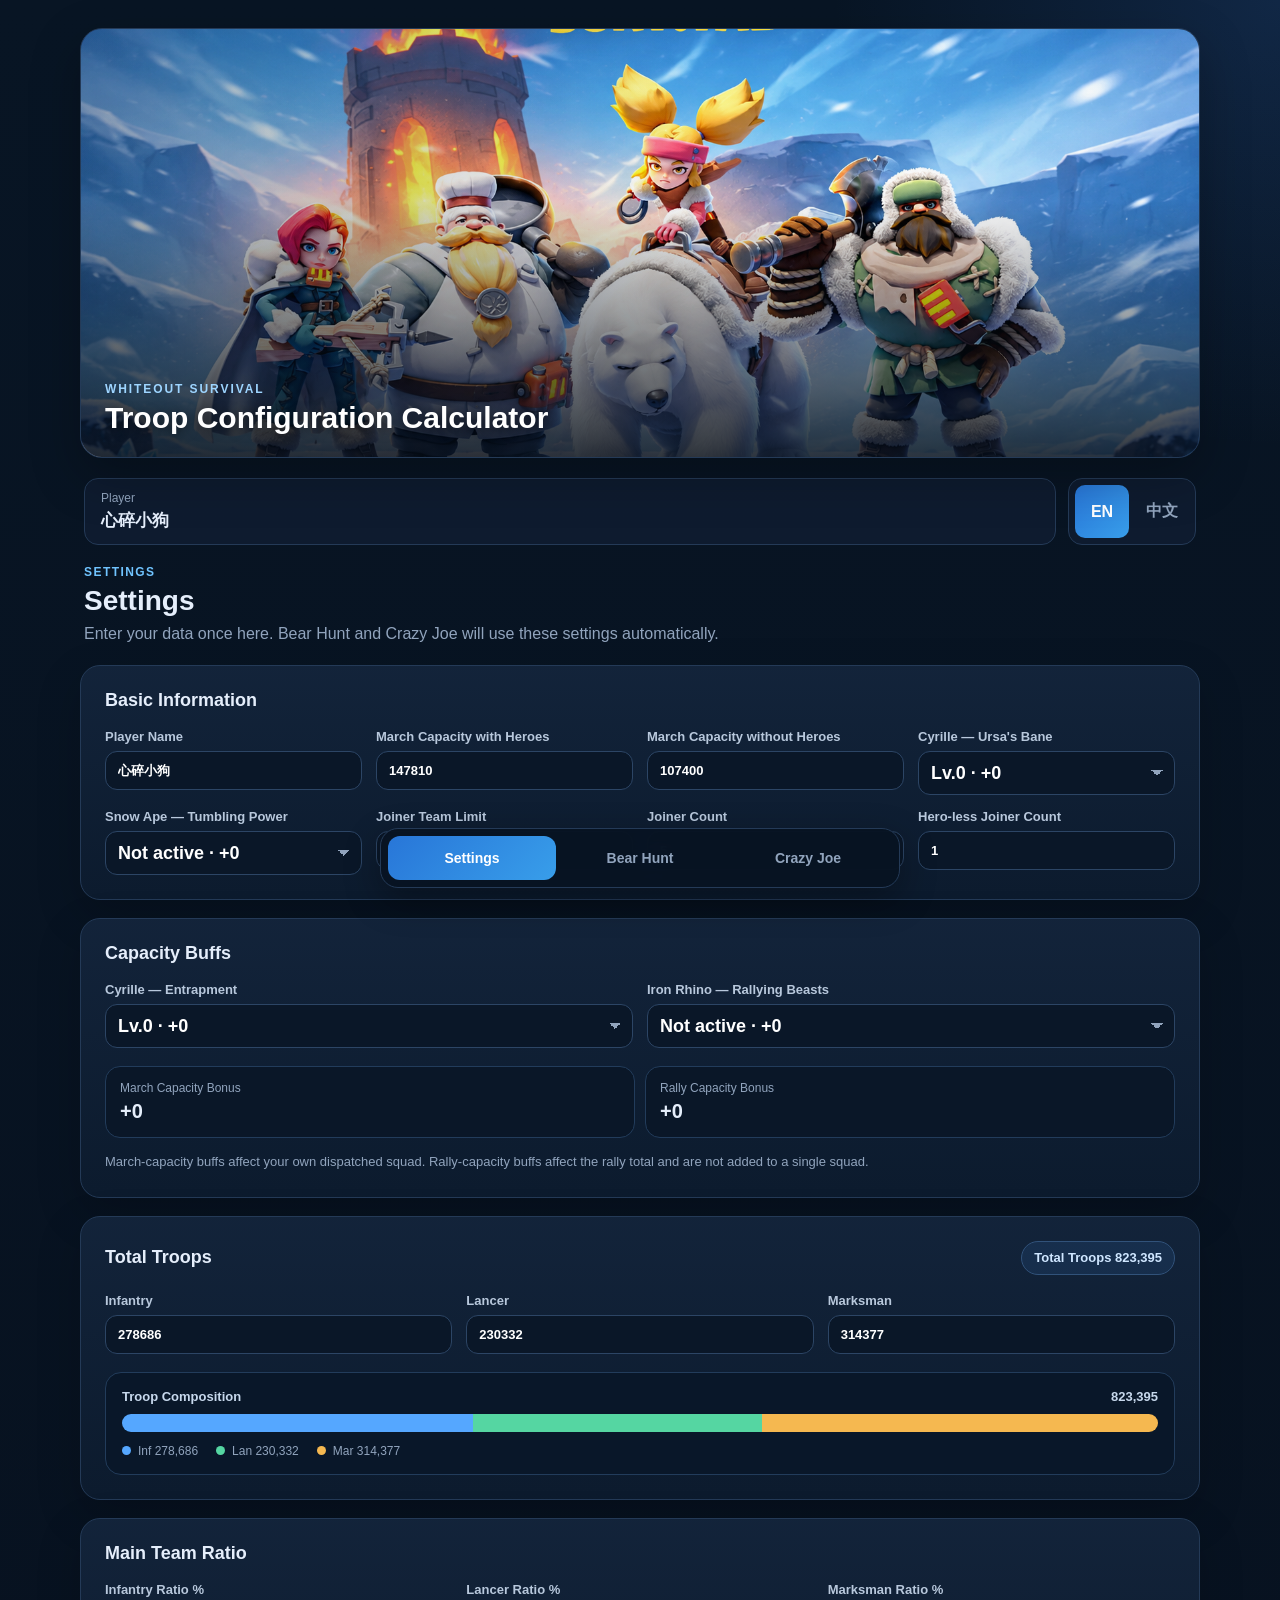
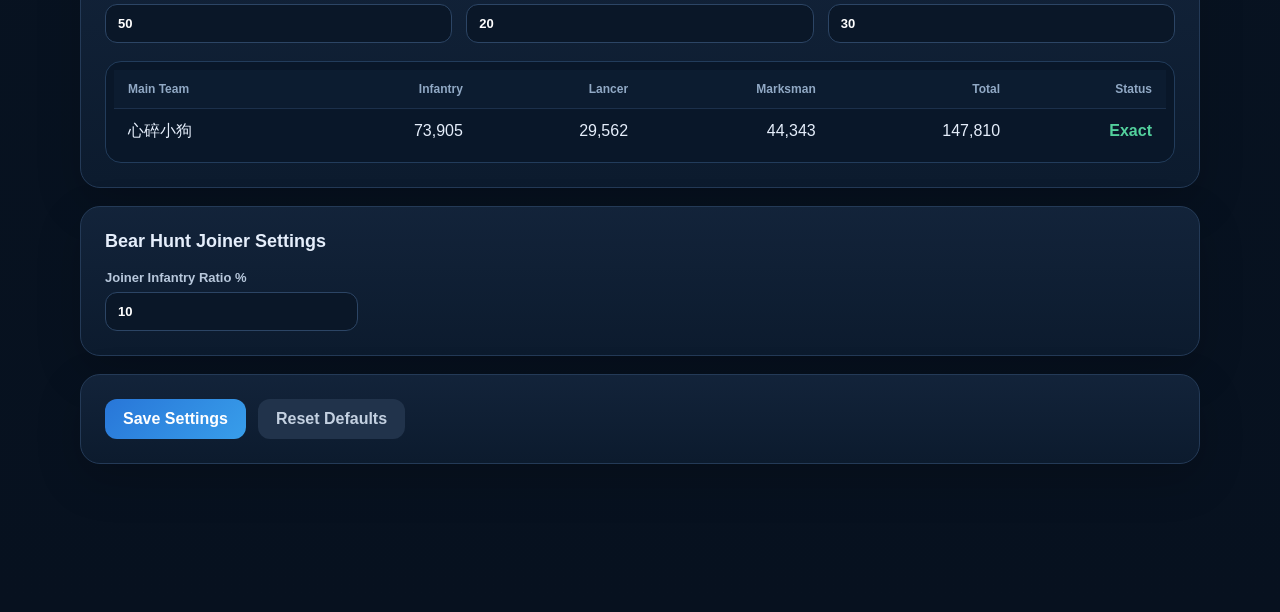
==== index.html @ 70d23aa2 "Refresh global language and dropdown styles" ====
<!DOCTYPE html>
<html lang="zh-Hant">
<head>
  <meta charset="UTF-8">
  <meta name="viewport" content="width=device-width, initial-scale=1.0">
  <meta http-equiv="Cache-Control" content="no-cache, no-store, must-revalidate">
  <meta http-equiv="Pragma" content="no-cache">
  <meta http-equiv="Expires" content="0">
  <meta name="theme-color" content="#07111f">
  <title>Troop Ratio | Settings</title>
  <link rel="stylesheet" href="style.css?v=20261118-lang3">
</head>
<body data-page="settings">
  <main class="app"><section class="page-banner home-banner" aria-label="Whiteout Survival">
      <img src="assets/home.png?v=20261118-user1" alt="Whiteout Survival">
      <div class="page-banner-overlay">
        <div>
          <p>WHITEOUT SURVIVAL</p>
          <strong id="bannerTitle">Troop Configuration Calculator</strong>
        </div>
      </div>
    </section>

    <header class="hero player-only">
      <div class="player-toolbar">
        <div class="player-box">
          <span id="playerLabel">Player</span>
          <strong id="playerDisplay">心碎小狗</strong>
        </div>
        <div class="lang-switch" aria-label="Language">
          <button type="button" id="langEn" class="active">EN</button>
          <button type="button" id="langZh">中文</button>
        </div>
      </div>
    </header>

    

    <section class="page-title">
      <p class="kicker">Settings</p>
      <h2 id="settingsTitle">Settings</h2>
      <p id="settingsDesc">Enter your data once here. Bear Hunt and Crazy Joe will use these settings automatically.</p>
    </section>

    <section class="card">
      <div class="section-head"><h3 id="basicTitle">Basic Information</h3></div>
      <div class="input-grid">
        <label><span id="labelPlayerName">Player Name</span><input id="playerName" type="text" value="心碎小狗"></label>
        <label><span id="labelWithHeroes">March Capacity with Heroes</span><input id="withHeroesCap" type="number" value="147810" min="0"></label>
        <label><span id="labelWithoutHeroes">March Capacity without Heroes</span><input id="withoutHeroesCap" type="number" value="107400" min="0"></label>
        <label><span id="labelCyrille">Cyrille — Ursa's Bane</span>
          <select id="cyrilleBonus">
            <option value="0">Lv.0 · +0</option>
            <option value="3000">Lv.1 · +3,000</option>
            <option value="6000">Lv.2 · +6,000</option>
            <option value="9000">Lv.3 · +9,000</option>
            <option value="12000">Lv.4 · +12,000</option>
            <option value="15000">Lv.5 · +15,000</option>
            <option value="18000">Lv.6 · +18,000</option>
            <option value="21000">Lv.7 · +21,000</option>
            <option value="24000">Lv.8 · +24,000</option>
            <option value="27000">Lv.9 · +27,000</option>
            <option value="30000">Lv.10 · +30,000</option>
          </select>
        </label>
        <label><span id="labelPet">Snow Ape — Tumbling Power</span>
          <select id="petBonus">
            <option value="0">Not active · +0</option>
            <option value="1500">Lv.10 · +1,500</option>
            <option value="3000">Lv.20 · +3,000</option>
            <option value="4500">Lv.30 · +4,500</option>
            <option value="6000">Lv.40 · +6,000</option>
            <option value="7500">Lv.50 · +7,500</option>
            <option value="9000">Lv.60 · +9,000</option>
            <option value="10500">Lv.70 · +10,500</option>
            <option value="12000">Lv.80 · +12,000</option>
            <option value="13500">Lv.90 · +13,500</option>
            <option value="15000">Lv.100 · +15,000</option>
          </select>
        </label>
        <label><span id="labelJoinerLimit">Joiner Team Limit</span><input id="joinerLimit" type="number" value="97000" min="0"></label>
        <label><span id="labelJoinerCount">Joiner Count</span><input id="joinerCount" type="number" value="5" min="1" max="6"></label>
        <label><span id="labelHeroLess">Hero-less Joiner Count</span><input id="heroLessJoinerCount" type="number" value="1" min="0" max="6"></label>
      </div>
    </section>

    <section class="card">
      <div class="section-head"><h3 id="capacityBuffTitle">Capacity Buffs</h3></div>
      <div class="input-grid two">
        <label><span id="labelCyrilleRally">Cyrille — Entrapment</span>
          <select id="cyrilleRallyBonus">
            <option value="0">Lv.0 · +0</option>
            <option value="30000">Lv.1 · +30,000</option>
            <option value="60000">Lv.2 · +60,000</option>
            <option value="90000">Lv.3 · +90,000</option>
            <option value="120000">Lv.4 · +120,000</option>
            <option value="150000">Lv.5 · +150,000</option>
            <option value="180000">Lv.6 · +180,000</option>
            <option value="210000">Lv.7 · +210,000</option>
            <option value="240000">Lv.8 · +240,000</option>
            <option value="270000">Lv.9 · +270,000</option>
            <option value="300000">Lv.10 · +300,000</option>
          </select>
        </label>
        <label><span id="labelPetRally">Iron Rhino — Rallying Beasts</span>
          <select id="petRallyBonus">
            <option value="0">Not active · +0</option>
            <option value="60000">Lv.10 · +60,000</option>
            <option value="70000">Lv.20 · +70,000</option>
            <option value="80000">Lv.30 · +80,000</option>
            <option value="90000">Lv.40 · +90,000</option>
            <option value="100000">Lv.50 · +100,000</option>
            <option value="110000">Lv.60 · +110,000</option>
            <option value="120000">Lv.70 · +120,000</option>
            <option value="130000">Lv.80 · +130,000</option>
            <option value="140000">Lv.90 · +140,000</option>
            <option value="150000">Lv.100 · +150,000</option>
          </select>
        </label>
      </div>
      <div class="summary-grid two-summary">
        <div class="summary-tile"><span id="marchBonusLabel">March Capacity Bonus</span><strong id="marchBonusValue">+0</strong></div>
        <div class="summary-tile"><span id="rallyBonusLabel">Rally Capacity Bonus</span><strong id="rallyBonusValue">+0</strong></div>
      </div>
      <p class="hint" id="capacityBuffHint">March-capacity buffs affect your own dispatched squad. Rally-capacity buffs affect the rally total and are not added to a single squad.</p>
    </section>

    <section class="card">
      <div class="section-head">
        <h3 id="totalTitle">Total Troops</h3>
        <div id="totalTroops" class="metric-pill"></div>
      </div>
      <div class="input-grid three">
        <label><span id="labelInfantry">Infantry</span><input id="infantry" type="number" value="278686" min="0"></label>
        <label><span id="labelLancer">Lancer</span><input id="lancer" type="number" value="230332" min="0"></label>
        <label><span id="labelMarksman">Marksman</span><input id="marksman" type="number" value="314377" min="0"></label>
      </div>
      <div id="totalChart" class="chart-card"></div>
    </section>

    <section class="card">
      <div class="section-head"><h3 id="mainRatioTitle">Main Team Ratio</h3></div>
      <div class="input-grid three">
        <label><span id="labelMainInf">Infantry Ratio %</span><input id="mainInfRatio" type="number" value="50" min="0" max="100"></label>
        <label><span id="labelMainLan">Lancer Ratio %</span><input id="mainLanRatio" type="number" value="20" min="0" max="100"></label>
        <label><span id="labelMainMar">Marksman Ratio %</span><input id="mainMarRatio" type="number" value="30" min="0" max="100"></label>
      </div>
      <div id="mainRatioWarning" class="warning"></div>
      <div id="mainResult"></div>
    </section>

    <section class="card">
      <div class="section-head"><h3 id="bearJoinerTitle">Bear Hunt Joiner Settings</h3></div>
      <div class="input-grid two compact">
        <label><span id="labelJoinerInf">Joiner Infantry Ratio %</span><input id="joinerInfRatio" type="number" value="10" min="0" max="100"></label>
      </div>
    </section>

    <section class="card actions">
      <button id="saveBtn">Save Settings</button>
      <button id="resetBtn" class="secondary">Reset Defaults</button>
    </section>
  </main>

  <nav class="bottom-nav">
    <a href="index.html" class="active"><span id="navSettings">Settings</span></a>
    <a href="bear.html"><span id="navBear">Bear Hunt</span></a>
    <a href="cj.html"><span id="navCj">Crazy Joe</span></a>
  </nav>

  
  <script>
  (() => {
    const DEFAULTS = {
      playerName: "心碎小狗",
      withHeroesCap: 147810,
      withoutHeroesCap: 107400,
      cyrilleBonus: 0,
      petBonus: 0,
      cyrilleRallyBonus: 0,
      petRallyBonus: 0,
      joinerLimit: 97000,
      joinerCount: 5,
      infantry: 278686,
      lancer: 230332,
      marksman: 314377,
      mainInfRatio: 50,
      mainLanRatio: 20,
      mainMarRatio: 30,
      joinerInfRatio: 10,
      heroLessJoinerCount: 1
    };

    const ids = Object.keys(DEFAULTS);
    let language = localStorage.getItem("troopRatioLanguage") || "en";

    const I18N = {
      en: {
        playerLabel: "Player",
        bannerTitle: "Troop Configuration Calculator",
        settingsTitle: "Settings",
        settingsDesc: "Enter your data once here. Bear Hunt and Crazy Joe will use these settings automatically.",
        basicTitle: "Basic Information",
        labelPlayerName: "Player Name",
        labelWithHeroes: "March Capacity with Heroes",
        labelWithoutHeroes: "March Capacity without Heroes",
        labelCyrille: "Cyrille — Ursa's Bane",
        labelPet: "Snow Ape — Tumbling Power",
        capacityBuffTitle: "Capacity Buffs",
        labelCyrilleRally: "Cyrille — Entrapment",
        labelPetRally: "Iron Rhino — Rallying Beasts",
        marchBonusLabel: "March Capacity Bonus",
        rallyBonusLabel: "Rally Capacity Bonus",
        capacityBuffHint: "March-capacity buffs affect your own dispatched squad. Rally-capacity buffs affect the rally total and are not added to a single squad.",
        labelJoinerLimit: "Joiner Team Limit",
        labelJoinerCount: "Joiner Count",
        labelHeroLess: "Hero-less Joiner Count",
        totalTitle: "Total Troops",
        labelInfantry: "Infantry",
        labelLancer: "Lancer",
        labelMarksman: "Marksman",
        mainRatioTitle: "Main Team Ratio",
        labelMainInf: "Infantry Ratio %",
        labelMainLan: "Lancer Ratio %",
        labelMainMar: "Marksman Ratio %",
        bearJoinerTitle: "Bear Hunt Joiner Settings",
        labelJoinerInf: "Joiner Infantry Ratio %",
        save: "Save Settings",
        reset: "Reset Defaults",
        navSettings: "Settings",
        navBear: "Bear Hunt",
        navCj: "Crazy Joe",
        totalTroops: "Total Troops",
        composition: "Troop Composition",
        mainTeam: "Main Team",
        ratioWarning: "Main team ratio totals {n}%. It should be 100%.",
        unnamed: "Unnamed",
        saved: "Settings saved"
      },
      zh: {
        playerLabel: "玩家",
        bannerTitle: "活動兵力配置計算器",
        settingsTitle: "設定",
        settingsDesc: "所有資料只需在這裡輸入一次，獵熊行動與瘋狂的喬伊頁面會直接讀取。",
        basicTitle: "基本資料",
        labelPlayerName: "玩家名稱",
        labelWithHeroes: "有英雄出征容量",
        labelWithoutHeroes: "無英雄出征容量",
        labelCyrille: "西里爾 — 巨熊剋星",
        labelPet: "雪猿 — 翻滾之力",
        capacityBuffTitle: "容量加成",
        labelCyrilleRally: "西里爾 — 四方圍獵",
        labelPetRally: "板齒犀 — 集結獸群",
        marchBonusLabel: "出征容量加成",
        rallyBonusLabel: "集結容量加成",
        capacityBuffHint: "出征容量加成會影響自己的單隊容量；集結容量加成只影響整體集結上限，不會加到單隊容量。",
        labelJoinerLimit: "Joiner 單隊上限",
        labelJoinerCount: "Joiner 數量",
        labelHeroLess: "無英雄 Joiner 數量",
        totalTitle: "總兵力",
        labelInfantry: "盾兵 Infantry",
        labelLancer: "矛兵 Lancer",
        labelMarksman: "射手 Marksman",
        mainRatioTitle: "主隊比例",
        labelMainInf: "盾兵比例 %",
        labelMainLan: "矛兵比例 %",
        labelMainMar: "射手比例 %",
        bearJoinerTitle: "獵熊行動加入者設定",
        labelJoinerInf: "Joiner 盾兵比例 %",
        save: "儲存設定",
        reset: "恢復預設值",
        navSettings: "設定",
        navBear: "獵熊行動",
        navCj: "瘋狂的喬伊",
        totalTroops: "總兵力",
        composition: "總兵力構成",
        mainTeam: "主隊",
        ratioWarning: "主隊比例目前合計 {n}%，應為 100%。",
        unnamed: "未命名",
        saved: "設定已儲存"
      }
    };

    function applyLanguage(lang) {
      language = lang;
      localStorage.setItem("troopRatioLanguage", lang);
      const t = I18N[lang];
      const textIds = [
        "playerLabel","bannerTitle","settingsTitle","settingsDesc","basicTitle",
        "labelPlayerName","labelWithHeroes","labelWithoutHeroes","labelCyrille","labelPet",
        "capacityBuffTitle","labelCyrilleRally","labelPetRally","marchBonusLabel","rallyBonusLabel","capacityBuffHint",
        "labelJoinerLimit","labelJoinerCount","labelHeroLess","totalTitle","labelInfantry",
        "labelLancer","labelMarksman","mainRatioTitle","labelMainInf","labelMainLan",
        "labelMainMar","bearJoinerTitle","labelJoinerInf","navSettings","navBear","navCj"
      ];
      textIds.forEach(id => {
        const el = document.getElementById(id);
        if (el) el.textContent = t[id];
      });
      document.getElementById("saveBtn").textContent = t.save;
      document.getElementById("resetBtn").textContent = t.reset;
      document.getElementById("langEn").classList.toggle("active", lang === "en");
      document.getElementById("langZh").classList.toggle("active", lang === "zh");
      document.documentElement.lang = lang === "en" ? "en" : "zh-Hant";
      render();
    }

    function readSaved() {
      try {
        const raw = localStorage.getItem("troopRatioSettings");
        return raw ? { ...DEFAULTS, ...JSON.parse(raw) } : { ...DEFAULTS };
      } catch {
        return { ...DEFAULTS };
      }
    }

    function fillOnce() {
      const data = readSaved();
      if (data.playerName === "心碎") {
        data.playerName = "心碎小狗";
        localStorage.setItem("troopRatioSettings", JSON.stringify(data));
      }
      ids.forEach(id => {
        const el = document.getElementById(id);
        if (el && data[id] !== undefined) el.value = data[id];
      });
    }

    function value(id) {
      const el = document.getElementById(id);
      if (!el) return 0;
      if (typeof DEFAULTS[id] === "number") return el.value === "" ? 0 : Number(el.value);
      return el.value;
    }

    function fmt(n) {
      return Math.round(Number(n) || 0).toLocaleString("en-US");
    }

    function save() {
      const data = {};
      ids.forEach(id => {
        const el = document.getElementById(id);
        if (!el) return;
        data[id] = typeof DEFAULTS[id] === "number"
          ? (el.value === "" ? 0 : Number(el.value))
          : el.value;
      });
      localStorage.setItem("troopRatioSettings", JSON.stringify(data));
    }

    function status(total, target) {
      if (total === target) return ["Exact", "status-exact"];
      if (total < target) return ["Under", "status-under"];
      return ["Over", "status-over"];
    }

    function table(title, row, target) {
      const [statusLabel, css] = status(row.total, target);
      const th = language === "en"
        ? { inf:"Infantry", lan:"Lancer", mar:"Marksman", total:"Total", status:"Status" }
        : { inf:"盾兵", lan:"矛兵", mar:"射手", total:"總數", status:"狀態" };
      const label = language === "en"
        ? statusLabel
        : ({ Exact:"剛好", Under:"不足", Over:"超出" }[statusLabel] || statusLabel);
      return `
        <div class="table-wrap">
          <table>
            <thead>
              <tr>
                <th>${title}</th><th>${th.inf}</th><th>${th.lan}</th><th>${th.mar}</th><th>${th.total}</th><th>${th.status}</th>
              </tr>
            </thead>
            <tbody>
              <tr>
                <td>${row.name}</td>
                <td data-label="${th.inf}">${fmt(row.infantry)}</td>
                <td data-label="${th.lan}">${fmt(row.lancer)}</td>
                <td data-label="${th.mar}">${fmt(row.marksman)}</td>
                <td data-label="${th.total}">${fmt(row.total)}</td>
                <td data-label="${th.status}" class="${css}">${label}</td>
              </tr>
            </tbody>
          </table>
        </div>`;
    }

    function render() {
      const inf = value("infantry");
      const lan = value("lancer");
      const mar = value("marksman");
      const total = inf + lan + mar;

      document.getElementById("playerDisplay").textContent = value("playerName") || I18N[language].unnamed;
      document.getElementById("totalTroops").textContent = I18N[language].totalTroops + " " + fmt(total);
      const marchBonus = value("cyrilleBonus") + value("petBonus");
      const rallyBonus = value("cyrilleRallyBonus") + value("petRallyBonus");
      document.getElementById("marchBonusValue").textContent = "+" + fmt(marchBonus);
      document.getElementById("rallyBonusValue").textContent = "+" + fmt(rallyBonus);

      const all = total || 1;
      document.getElementById("totalChart").innerHTML = `
        <div class="chart-title"><span>${I18N[language].composition}</span><span>${fmt(total)}</span></div>
        <div class="stackbar">
          <span class="seg inf" style="width:${inf / all * 100}%"></span>
          <span class="seg lan" style="width:${lan / all * 100}%"></span>
          <span class="seg mar" style="width:${mar / all * 100}%"></span>
        </div>
        <div class="legend">
          <span class="legend-item"><i class="dot inf"></i>${language === "en" ? "Inf" : "盾"} ${fmt(inf)}</span>
          <span class="legend-item"><i class="dot lan"></i>${language === "en" ? "Lan" : "矛"} ${fmt(lan)}</span>
          <span class="legend-item"><i class="dot mar"></i>${language === "en" ? "Mar" : "射"} ${fmt(mar)}</span>
        </div>`;

      const rInf = value("mainInfRatio");
      const rLan = value("mainLanRatio");
      const rMar = value("mainMarRatio");
      const ratioTotal = rInf + rLan + rMar;

      document.getElementById("mainRatioWarning").textContent =
        ratioTotal === 100 ? "" : I18N[language].ratioWarning.replace("{n}", ratioTotal);

      const cap = value("withHeroesCap") + value("cyrilleBonus") + value("petBonus");
      const mainInf = Math.floor(cap * rInf / 100);
      const mainLan = Math.floor(cap * rLan / 100);
      const mainMar = Math.max(0, cap - mainInf - mainLan);

      const row = {
        name: value("playerName") || I18N[language].mainTeam,
        infantry: mainInf,
        lancer: mainLan,
        marksman: mainMar,
        total: mainInf + mainLan + mainMar
      };

      document.getElementById("mainResult").innerHTML = table(I18N[language].mainTeam, row, cap);
    }

    fillOnce();
    applyLanguage(language);

    document.getElementById("langEn").addEventListener("click", () => applyLanguage("en"));
    document.getElementById("langZh").addEventListener("click", () => applyLanguage("zh"));

    document.querySelectorAll("input, select").forEach(input => {
      input.addEventListener("input", () => {
        save();
        render();
      });
      input.addEventListener("change", () => {
        save();
        render();
      });
    });

    document.getElementById("saveBtn").addEventListener("click", () => {
      save();
      render();
      alert(I18N[language].saved);
    });

    document.getElementById("resetBtn").addEventListener("click", () => {
      localStorage.removeItem("troopRatioSettings");
      ids.forEach(id => {
        const el = document.getElementById(id);
        if (el) el.value = DEFAULTS[id];
      });
      save();
      render();
    });
  })();
  </script>
</body>
</html>
---- style.css ----
* {
  box-sizing: border-box;
}

:root {
  font-family: -apple-system, BlinkMacSystemFont, "Segoe UI", "Noto Sans TC", sans-serif;
  color: #e5eefb;
  background: #07111f;
  --bg: #07111f;
  --panel: #0f1d31;
  --panel-2: #13243b;
  --line: #243a57;
  --text: #e8f0fb;
  --muted: #91a4bd;
  --blue: #4aa3ff;
  --blue-2: #70c4ff;
  --green: #53d19d;
  --amber: #ffbe55;
  --red: #ff7272;
  --inf: #55a7ff;
  --lan: #55d6a2;
  --mar: #f5b850;
}

html {
  background: var(--bg);
}

body {
  margin: 0;
  min-height: 100vh;
  background:
    radial-gradient(circle at top right, rgba(57, 122, 220, 0.18), transparent 28rem),
    linear-gradient(180deg, #081524 0%, #07111f 100%);
}

button,
input,
select {
  font: inherit;
}

.app {
  width: min(1120px, calc(100% - 40px));
  margin: 28px auto 64px;
}

.hero {
  display: flex;
  justify-content: space-between;
  align-items: end;
  gap: 24px;
  padding: 8px 4px 22px;
}

.eyebrow,
.kicker {
  margin: 0 0 6px;
  color: var(--blue-2);
  font-size: 12px;
  font-weight: 800;
  letter-spacing: .12em;
  text-transform: uppercase;
}

.hero h1 {
  margin: 0;
  font-size: clamp(32px, 5vw, 52px);
  line-height: 1;
}

.subtitle {
  margin: 10px 0 0;
  color: var(--muted);
}

.player-box {
  min-width: 170px;
  padding: 12px 16px;
  border: 1px solid var(--line);
  border-radius: 14px;
  background: rgba(15, 29, 49, .88);
}

.player-box span {
  display: block;
  margin-bottom: 4px;
  color: var(--muted);
  font-size: 12px;
}

.player-box strong {
  font-size: 17px;
}

.tabs {
  position: sticky;
  top: 10px;
  z-index: 20;
  display: grid;
  grid-template-columns: repeat(3, 1fr);
  gap: 8px;
  padding: 7px;
  margin-bottom: 18px;
  border: 1px solid var(--line);
  border-radius: 16px;
  background: rgba(8, 20, 35, .88);
  backdrop-filter: blur(14px);
}

.tab-btn {
  border: 0;
  border-radius: 11px;
  padding: 11px 14px;
  color: var(--muted);
  background: transparent;
  font-weight: 800;
  cursor: pointer;
}

.tab-btn.active {
  color: #fff;
  background: linear-gradient(135deg, #2876d8, #389eea);
  box-shadow: 0 6px 18px rgba(54, 151, 233, .25);
}

.tab-page {
  display: none;
}

.tab-page.active {
  display: block;
}

.card {
  margin-bottom: 18px;
  padding: 24px;
  border: 1px solid var(--line);
  border-radius: 20px;
  background: linear-gradient(180deg, rgba(19, 36, 59, .96), rgba(12, 27, 46, .98));
  box-shadow: 0 16px 45px rgba(0, 0, 0, .18);
}

.section-head {
  display: flex;
  justify-content: space-between;
  align-items: center;
  gap: 16px;
  margin-bottom: 18px;
}

.section-head h2 {
  margin: 0;
  font-size: 22px;
}

.metric-pill {
  display: inline-flex;
  align-items: center;
  min-height: 34px;
  padding: 7px 12px;
  border: 1px solid #31527a;
  border-radius: 999px;
  color: #cfe6ff;
  background: rgba(49, 103, 166, .18);
  font-size: 13px;
  font-weight: 800;
}

.input-grid {
  display: grid;
  grid-template-columns: repeat(4, minmax(0, 1fr));
  gap: 14px;
}

.input-grid.three {
  grid-template-columns: repeat(3, minmax(0, 1fr));
}

.input-grid.two {
  grid-template-columns: repeat(2, minmax(0, 1fr));
}

.input-grid.compact {
  max-width: 520px;
}

label {
  display: flex;
  flex-direction: column;
  gap: 7px;
  color: #b8c8dc;
  font-size: 13px;
  font-weight: 700;
}

input,
select {
  width: 100%;
  border: 1px solid #2c4565;
  border-radius: 12px;
  padding: 11px 12px;
  color: #fff;
  background: #0a1728;
}

input:focus,
select:focus {
  outline: 2px solid rgba(74, 163, 255, .38);
  border-color: var(--blue);
}

.hint,
.warning {
  margin: 14px 0 0;
  line-height: 1.6;
}

.hint {
  color: var(--muted);
  font-size: 13px;
}

.warning {
  color: var(--amber);
  font-weight: 800;
}

.chart-card,
.chart-list {
  margin-top: 18px;
}

.chart-card {
  padding: 16px;
  border: 1px solid #223c5b;
  border-radius: 16px;
  background: #091729;
}

.chart-title {
  display: flex;
  justify-content: space-between;
  gap: 12px;
  margin-bottom: 10px;
  color: #c7d8ec;
  font-size: 13px;
  font-weight: 800;
}

.stackbar {
  display: flex;
  width: 100%;
  height: 18px;
  overflow: hidden;
  border-radius: 999px;
  background: #07101d;
}

.seg.inf { background: var(--inf); }
.seg.lan { background: var(--lan); }
.seg.mar { background: var(--mar); }

.legend {
  display: flex;
  flex-wrap: wrap;
  gap: 12px 18px;
  margin-top: 12px;
  color: var(--muted);
  font-size: 12px;
}

.legend-item {
  display: inline-flex;
  align-items: center;
  gap: 7px;
}

.dot {
  width: 9px;
  height: 9px;
  border-radius: 50%;
}

.dot.inf { background: var(--inf); }
.dot.lan { background: var(--lan); }
.dot.mar { background: var(--mar); }

.chart-list {
  display: grid;
  grid-template-columns: repeat(2, minmax(0, 1fr));
  gap: 12px;
}

.team-chart {
  padding: 14px;
  border: 1px solid #223c5b;
  border-radius: 15px;
  background: #0a1728;
}

.team-chart .name {
  display: flex;
  justify-content: space-between;
  gap: 10px;
  margin-bottom: 9px;
  font-weight: 800;
}

.team-chart .name small {
  color: var(--muted);
  font-weight: 700;
}

.summary-grid {
  display: grid;
  grid-template-columns: repeat(3, minmax(0, 1fr));
  gap: 10px;
  margin-top: 18px;
}

.summary-tile {
  padding: 14px;
  border: 1px solid #223c5b;
  border-radius: 15px;
  background: #0a1728;
}

.summary-tile span {
  display: block;
  color: var(--muted);
  font-size: 12px;
}

.summary-tile strong {
  display: block;
  margin-top: 5px;
  font-size: 20px;
}

.table-wrap {
  margin-top: 18px;
  padding: 8px;
  overflow-x: auto;
  border: 1px solid #223c5b;
  border-radius: 16px;
  background: #091729;
}

table {
  width: 100%;
  min-width: 680px;
  border-collapse: collapse;
}

th,
td {
  padding: 12px 14px;
  border-bottom: 1px solid #1c304b;
  text-align: right;
  white-space: nowrap;
}

th:first-child,
td:first-child {
  text-align: left;
}

th {
  color: #91a9c5;
  background: #0c1c30;
  font-size: 12px;
}

tbody tr:last-child td {
  border-bottom: 0;
}

.status-exact {
  color: var(--green);
  font-weight: 800;
}

.status-under {
  color: var(--amber);
  font-weight: 800;
}

.status-over,
.negative {
  color: var(--red);
  font-weight: 800;
}

.subsection {
  margin-top: 24px;
}

.subsection h3 {
  margin: 0 0 8px;
  font-size: 16px;
}

.actions {
  display: flex;
  gap: 12px;
}

.actions button {
  border: 0;
  border-radius: 12px;
  padding: 11px 18px;
  color: #fff;
  background: linear-gradient(135deg, #2876d8, #389eea);
  font-weight: 800;
  cursor: pointer;
}

.actions button.secondary {
  color: #c4d1e1;
  background: #21334b;
}

@media (max-width: 820px) {
  .app {
    width: min(100% - 24px, 1120px);
    margin: 16px auto 36px;
  }

  .hero {
    align-items: stretch;
    flex-direction: column;
    gap: 14px;
  }

  .player-box {
    min-width: 0;
  }

  .card {
    padding: 18px;
    border-radius: 17px;
  }

  .input-grid,
  .input-grid.three,
  .input-grid.two {
    grid-template-columns: repeat(2, minmax(0, 1fr));
  }

  .chart-list {
    grid-template-columns: 1fr;
  }

  .summary-grid {
    grid-template-columns: repeat(3, minmax(0, 1fr));
  }

  .table-wrap {
    padding: 0;
    overflow: visible;
    border: 0;
    background: transparent;
  }

  table {
    min-width: 0;
    border-collapse: separate;
    border-spacing: 0;
  }

  table thead {
    display: none;
  }

  table,
  table tbody,
  table tr,
  table td {
    display: block;
    width: 100%;
  }

  table tr {
    margin-bottom: 12px;
    padding: 10px 14px;
    border: 1px solid #223c5b;
    border-radius: 15px;
    background: #091729;
  }

  table td {
    display: flex;
    justify-content: space-between;
    gap: 18px;
    padding: 8px 0;
    border-bottom: 1px solid #1c304b;
    text-align: right;
    white-space: normal;
  }

  table td:first-child {
    font-size: 16px;
    font-weight: 900;
    text-align: left;
  }

  table td:last-child {
    border-bottom: 0;
  }

  table td[data-label]::before {
    content: attr(data-label);
    color: var(--muted);
    font-size: 12px;
    font-weight: 700;
    text-align: left;
  }

  table td:first-child::before {
    content: none;
  }
}

@media (max-width: 520px) {
  .app {
    width: min(100% - 20px, 1120px);
  }

  .tabs {
    top: 6px;
  }

  .card {
    padding: 16px;
  }

  .input-grid,
  .input-grid.three,
  .input-grid.two {
    grid-template-columns: 1fr;
  }

  .summary-grid {
    grid-template-columns: 1fr;
  }

  .section-head {
    align-items: flex-start;
    flex-direction: column;
  }

  .actions {
    flex-direction: column;
  }

  .actions button {
    width: 100%;
  }
}

body { padding-bottom: 84px; }

.page-title {
  margin: 4px 4px 18px;
  padding: 2px 0 4px;
}

.page-title h2 {
  margin: 0;
  font-size: 28px;
}

.page-title p:last-child {
  margin: 8px 0 0;
  color: var(--muted);
}

.card h3 {
  margin: 0;
  font-size: 18px;
}

.compact-hero h1 {
  font-size: clamp(30px, 5vw, 44px);
}

.bottom-nav {
  position: fixed;
  left: 50%;
  bottom: 12px;
  z-index: 50;
  transform: translateX(-50%);
  display: grid;
  grid-template-columns: repeat(3, minmax(92px, 1fr));
  width: min(520px, calc(100% - 24px));
  padding: 7px;
  border: 1px solid var(--line);
  border-radius: 18px;
  background: rgba(8, 20, 35, .94);
  box-shadow: 0 12px 36px rgba(0, 0, 0, .32);
  backdrop-filter: blur(16px);
}

.bottom-nav a {
  display: flex;
  align-items: center;
  justify-content: center;
  min-height: 44px;
  border-radius: 12px;
  color: var(--muted);
  text-decoration: none;
  font-size: 14px;
  font-weight: 800;
}

.bottom-nav a.active {
  color: #fff;
  background: linear-gradient(135deg, #2876d8, #389eea);
}

@media (max-width: 520px) {
  body { padding-bottom: 82px; }

  .app {
    width: calc(100% - 28px);
    margin-left: auto;
    margin-right: auto;
  }

  .card {
    padding: 18px;
    margin-left: 0;
    margin-right: 0;
  }

  .bottom-nav {
    bottom: 8px;
    width: calc(100% - 20px);
  }
}

.bear-banner {
  position: relative;
  width: 100%;
  aspect-ratio: 16 / 9;
  max-height: 430px;
  overflow: hidden;
  margin: 0 0 20px;
  border: 1px solid var(--line);
  border-radius: 22px;
  background: #0a1728;
  box-shadow: 0 18px 50px rgba(0, 0, 0, .26);
}

.bear-banner img {
  display: block;
  width: 100%;
  height: 100%;
  object-fit: cover;
  object-position: center;
}

.bear-banner::after {
  content: "";
  position: absolute;
  inset: 0;
  background:
    linear-gradient(180deg, rgba(4, 12, 22, .04) 35%, rgba(4, 12, 22, .82) 100%),
    linear-gradient(90deg, rgba(4, 12, 22, .42) 0%, transparent 50%);
  pointer-events: none;
}

.bear-banner-overlay {
  position: absolute;
  z-index: 2;
  left: 24px;
  right: 24px;
  bottom: 22px;
  display: flex;
  justify-content: space-between;
  align-items: end;
}

.bear-banner-overlay p {
  margin: 0 0 5px;
  color: #9ed5ff;
  font-size: 12px;
  font-weight: 900;
  letter-spacing: .16em;
}

.bear-banner-overlay strong {
  color: #fff;
  font-size: clamp(20px, 3vw, 30px);
  text-shadow: 0 2px 12px rgba(0, 0, 0, .5);
}

@media (max-width: 520px) {
  .bear-banner {
    aspect-ratio: 16 / 9;
    margin-bottom: 14px;
    border-radius: 17px;
  }

  .bear-banner img {
    object-position: center center;
  }

  .bear-banner-overlay {
    left: 16px;
    right: 16px;
    bottom: 15px;
  }

  .bear-banner-overlay strong {
    font-size: 20px;
  }
}


/* Unified 16:9 activity banners */
.page-banner {
  position: relative;
  width: 100%;
  aspect-ratio: 16 / 9;
  max-height: 430px;
  overflow: hidden;
  margin: 0 0 20px;
  border: 1px solid var(--line);
  border-radius: 22px;
  background: #0a1728;
  box-shadow: 0 18px 50px rgba(0, 0, 0, .26);
}

.page-banner img {
  display: block;
  width: 100%;
  height: 100%;
  object-fit: cover;
  object-position: center;
}

.page-banner::after {
  content: "";
  position: absolute;
  inset: 0;
  background:
    linear-gradient(180deg, rgba(4, 12, 22, .02) 40%, rgba(4, 12, 22, .82) 100%),
    linear-gradient(90deg, rgba(4, 12, 22, .30) 0%, transparent 55%);
  pointer-events: none;
}

.page-banner-overlay {
  position: absolute;
  z-index: 2;
  left: 24px;
  right: 24px;
  bottom: 22px;
}

.page-banner-overlay p {
  margin: 0 0 5px;
  color: #9ed5ff;
  font-size: 12px;
  font-weight: 900;
  letter-spacing: .16em;
}

.page-banner-overlay strong {
  color: #fff;
  font-size: clamp(20px, 3vw, 30px);
  text-shadow: 0 2px 12px rgba(0,0,0,.55);
}

.crazy-joe-banner img {
  object-position: center 35%;
}

.bottom-nav a {
  line-height: 1.15;
  text-align: center;
  padding: 0 6px;
}

@media (max-width: 520px) {
  .page-banner,
  .bear-banner {
    aspect-ratio: 16 / 9;
    max-height: none;
  }

  .page-banner-overlay {
    left: 16px;
    right: 16px;
    bottom: 15px;
  }

  .page-banner-overlay strong {
    font-size: 19px;
  }

  .bottom-nav a {
    font-size: 12px;
  }
}


/* Home banner uses local CSS artwork only, so mobile browsers cannot hotlink-fail. */
.home-banner {
  background:
    radial-gradient(circle at 72% 34%, rgba(80, 178, 255, .34), transparent 15%),
    radial-gradient(circle at 80% 62%, rgba(255, 142, 43, .22), transparent 22%),
    linear-gradient(135deg, #152d58 0%, #0c1d38 48%, #07111f 100%);
}

.home-banner-art {
  position: absolute;
  inset: 0;
  opacity: .78;
  background:
    linear-gradient(115deg, transparent 0 45%, rgba(119, 200, 255, .14) 45% 46%, transparent 46% 100%),
    linear-gradient(65deg, transparent 0 57%, rgba(119, 200, 255, .10) 57% 58%, transparent 58% 100%),
    repeating-linear-gradient(120deg, transparent 0 54px, rgba(255,255,255,.025) 55px 56px);
}

.home-banner-art::before {
  content: "";
  position: absolute;
  width: 44%;
  aspect-ratio: 1;
  right: 4%;
  top: 10%;
  border-radius: 50%;
  border: 1px solid rgba(135, 211, 255, .18);
  box-shadow:
    0 0 0 28px rgba(82, 165, 235, .045),
    0 0 0 58px rgba(82, 165, 235, .025);
}

.home-banner-art::after {
  content: "WHITEOUT";
  position: absolute;
  right: 7%;
  bottom: 15%;
  color: rgba(255,255,255,.055);
  font-size: clamp(44px, 10vw, 120px);
  font-weight: 950;
  letter-spacing: -.05em;
}

/* Mobile-first stability fixes */
html,
body {
  max-width: 100%;
  overflow-x: hidden;
}

@media (max-width: 520px) {
  body {
    padding-bottom: calc(88px + env(safe-area-inset-bottom));
  }

  .app {
    width: calc(100% - 24px);
    margin: 12px auto 28px;
  }

  .hero {
    gap: 10px;
    padding: 6px 2px 16px;
  }

  .hero h1,
  .compact-hero h1 {
    font-size: clamp(30px, 10vw, 40px);
    line-height: 1.08;
  }

  .subtitle {
    margin-top: 7px;
    font-size: 14px;
  }

  .player-box {
    width: 100%;
    padding: 11px 14px;
  }

  .page-banner,
  .bear-banner {
    width: 100%;
    aspect-ratio: 16 / 9;
    max-height: none;
    margin-bottom: 14px;
    border-radius: 16px;
  }

  .page-banner img,
  .bear-banner img {
    width: 100%;
    height: 100%;
    object-fit: cover;
  }

  .page-banner-overlay,
  .bear-banner-overlay {
    left: 14px;
    right: 14px;
    bottom: 13px;
  }

  .page-banner-overlay p,
  .bear-banner-overlay p {
    margin-bottom: 3px;
    font-size: 10px;
  }

  .page-banner-overlay strong,
  .bear-banner-overlay strong {
    display: block;
    max-width: 100%;
    font-size: 18px;
    line-height: 1.2;
    overflow-wrap: anywhere;
  }

  .page-title {
    margin: 2px 2px 14px;
  }

  .page-title h2 {
    font-size: 24px;
  }

  .page-title p:last-child {
    font-size: 13px;
    line-height: 1.55;
  }

  .card {
    width: 100%;
    padding: 16px;
    margin: 0 0 14px;
    border-radius: 16px;
  }

  .section-head {
    gap: 10px;
    margin-bottom: 14px;
  }

  .section-head h2,
  .card h3 {
    line-height: 1.3;
  }

  input {
    min-height: 44px;
    font-size: 16px;
  }

  .chart-card,
  .chart-list {
    margin-top: 14px;
  }

  .team-chart,
  .summary-tile {
    min-width: 0;
  }

  .legend {
    gap: 8px 12px;
  }

  .table-wrap,
  table,
  table tbody,
  table tr {
    max-width: 100%;
  }

  table tr {
    padding: 10px 12px;
  }

  table td {
    min-width: 0;
    gap: 12px;
    overflow-wrap: anywhere;
  }

  table td[data-label]::before {
    flex: 0 0 auto;
  }

  .bottom-nav {
    grid-template-columns: repeat(3, minmax(0, 1fr));
    width: calc(100% - 16px);
    bottom: max(8px, env(safe-area-inset-bottom));
    padding: 6px;
    border-radius: 16px;
  }

  .bottom-nav a {
    min-width: 0;
    min-height: 46px;
    padding: 0 4px;
    font-size: 12px;
    line-height: 1.2;
    white-space: normal;
  }
}


.hero.player-only {
  justify-content: flex-end;
  padding-top: 0;
  padding-bottom: 14px;
}

@media (max-width: 820px) {
  .hero.player-only {
    align-items: stretch;
    gap: 0;
  }
}

@media (max-width: 520px) {
  .hero.player-only {
    padding: 0 2px 12px;
  }
}


.player-toolbar {
  display: flex;
  align-items: stretch;
  justify-content: space-between;
  gap: 12px;
  width: 100%;
}

.player-toolbar .player-box {
  flex: 1 1 auto;
}

.lang-switch {
  display: grid;
  grid-template-columns: repeat(2, auto);
  gap: 6px;
  padding: 6px;
  border: 1px solid var(--line);
  border-radius: 14px;
  background: rgba(15, 29, 49, .88);
}

.lang-switch button {
  min-width: 54px;
  border: 0;
  border-radius: 10px;
  padding: 8px 10px;
  color: var(--muted);
  background: transparent;
  font-weight: 800;
  cursor: pointer;
}

.lang-switch button.active {
  color: #fff;
  background: linear-gradient(135deg, #2876d8, #389eea);
}

@media (max-width: 520px) {
  .player-toolbar {
    gap: 8px;
  }

  .player-toolbar .player-box {
    min-width: 0;
  }

  .lang-switch {
    flex: 0 0 auto;
    padding: 5px;
  }

  .lang-switch button {
    min-width: 44px;
    min-height: 44px;
    padding: 6px 8px;
    font-size: 12px;
  }
}


select {
  appearance: none;
  font-size: 18px;
  min-height: 44px;
  padding-right: 36px;
  background-image:
    linear-gradient(45deg, transparent 50%, #91a4bd 50%),
    linear-gradient(135deg, #91a4bd 50%, transparent 50%);
  background-position:
    calc(100% - 17px) 50%,
    calc(100% - 11px) 50%;
  background-size: 6px 6px, 6px 6px;
  background-repeat: no-repeat;
}

.summary-grid.two-summary {
  grid-template-columns: repeat(2, minmax(0, 1fr));
}

@media (max-width: 520px) {
  select {
    font-size: 18px;
  }

  .summary-grid.two-summary {
    grid-template-columns: 1fr;
  }
}
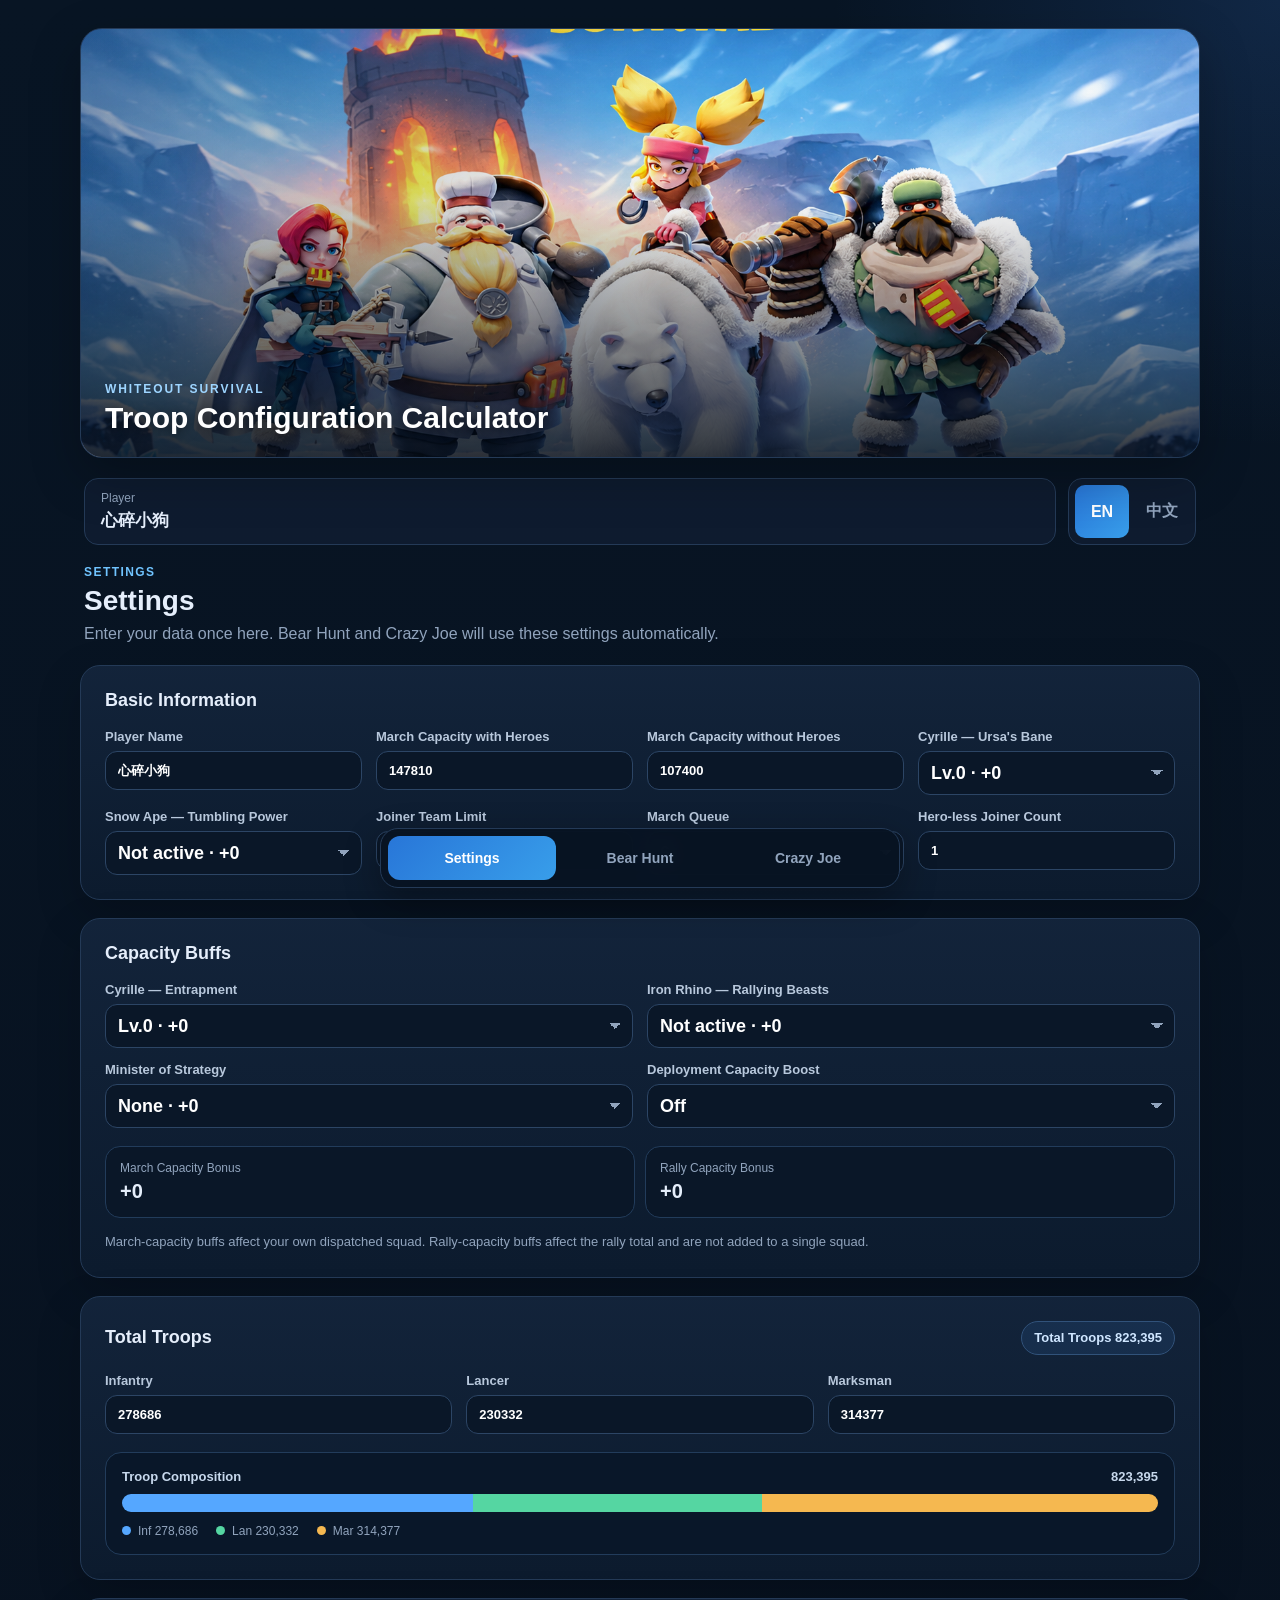
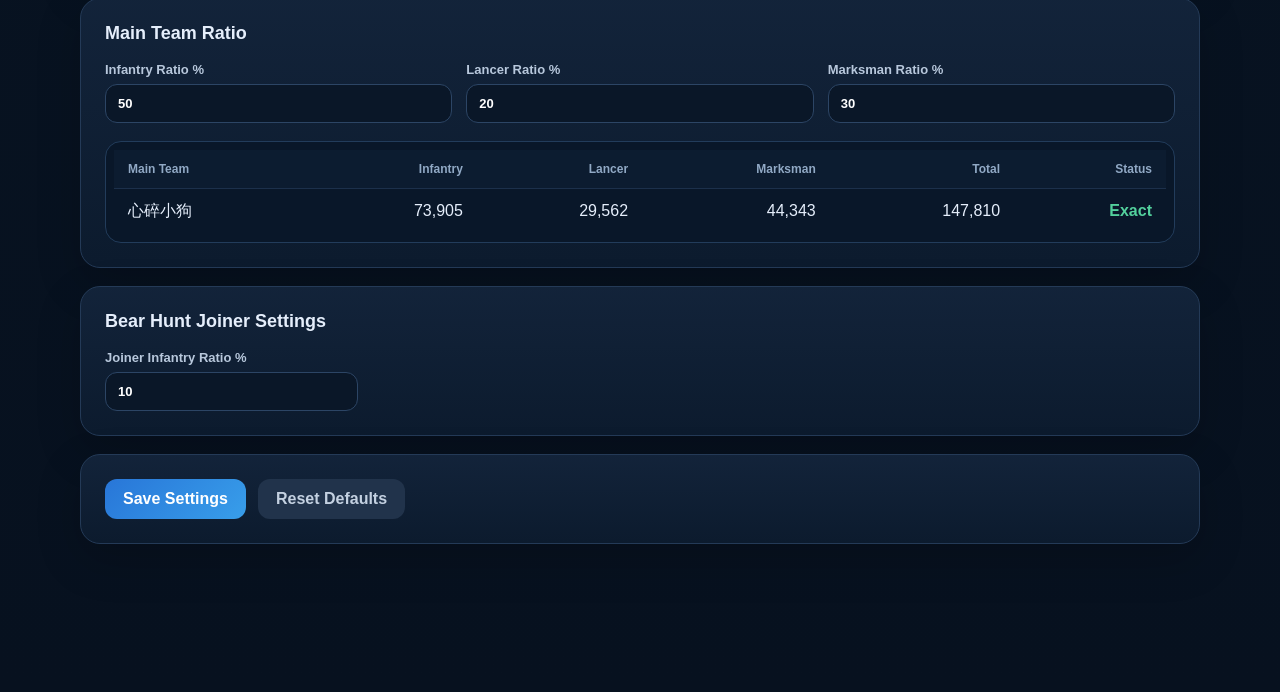
==== commit 9ca1befc: "Add march queue minister and deployment boost selectors" ====
--- a/index.html
+++ b/index.html
@@ -79,7 +79,16 @@
           </select>
         </label>
         <label><span id="labelJoinerLimit">Joiner Team Limit</span><input id="joinerLimit" type="number" value="97000" min="0"></label>
-        <label><span id="labelJoinerCount">Joiner Count</span><input id="joinerCount" type="number" value="5" min="1" max="6"></label>
+        <label><span id="labelMarchQueue">March Queue</span>
+          <select id="marchQueueCount">
+            <option value="1">1</option>
+            <option value="2">2</option>
+            <option value="3">3</option>
+            <option value="4">4</option>
+            <option value="5">5</option>
+            <option value="6" selected>6</option>
+          </select>
+        </label>
         <label><span id="labelHeroLess">Hero-less Joiner Count</span><input id="heroLessJoinerCount" type="number" value="1" min="0" max="6"></label>
       </div>
     </section>
@@ -117,6 +126,19 @@
             <option value="150000">Lv.100 · +150,000</option>
           </select>
         </label>
+        <label><span id="labelMinister">Minister of Strategy</span>
+          <select id="ministerBonus">
+            <option value="0" data-en="None · +0" data-zh="無 · +0">None · +0</option>
+            <option value="2500" data-en="Normal · +2,500" data-zh="戰略部長 · +2,500">Normal · +2,500</option>
+            <option value="3750" data-en="Supreme · +3,750" data-zh="至高戰略部長 · +3,750">Supreme · +3,750</option>
+          </select>
+        </label>
+        <label><span id="labelDeploymentBoost">Deployment Capacity Boost</span>
+          <select id="deploymentBoost">
+            <option value="0" data-en="Off" data-zh="關閉">Off</option>
+            <option value="10" data-en="+10%" data-zh="+10%">+10%</option>
+          </select>
+        </label>
       </div>
       <div class="summary-grid two-summary">
         <div class="summary-tile"><span id="marchBonusLabel">March Capacity Bonus</span><strong id="marchBonusValue">+0</strong></div>
@@ -179,6 +201,9 @@
       petBonus: 0,
       cyrilleRallyBonus: 0,
       petRallyBonus: 0,
+      ministerBonus: 0,
+      deploymentBoost: 0,
+      marchQueueCount: 6,
       joinerLimit: 97000,
       joinerCount: 5,
       infantry: 278686,
@@ -209,6 +234,9 @@
         capacityBuffTitle: "Capacity Buffs",
         labelCyrilleRally: "Cyrille — Entrapment",
         labelPetRally: "Iron Rhino — Rallying Beasts",
+        labelMinister: "Minister of Strategy",
+        labelDeploymentBoost: "Deployment Capacity Boost",
+        labelMarchQueue: "March Queue",
         marchBonusLabel: "March Capacity Bonus",
         rallyBonusLabel: "Rally Capacity Bonus",
         capacityBuffHint: "March-capacity buffs affect your own dispatched squad. Rally-capacity buffs affect the rally total and are not added to a single squad.",
@@ -251,6 +279,9 @@
         capacityBuffTitle: "容量加成",
         labelCyrilleRally: "西里爾 — 四方圍獵",
         labelPetRally: "板齒犀 — 集結獸群",
+        labelMinister: "戰略部長",
+        labelDeploymentBoost: "出征容量增益",
+        labelMarchQueue: "出征隊數",
         marchBonusLabel: "出征容量加成",
         rallyBonusLabel: "集結容量加成",
         capacityBuffHint: "出征容量加成會影響自己的單隊容量；集結容量加成只影響整體集結上限，不會加到單隊容量。",
@@ -288,8 +319,9 @@
       const textIds = [
         "playerLabel","bannerTitle","settingsTitle","settingsDesc","basicTitle",
         "labelPlayerName","labelWithHeroes","labelWithoutHeroes","labelCyrille","labelPet",
-        "capacityBuffTitle","labelCyrilleRally","labelPetRally","marchBonusLabel","rallyBonusLabel","capacityBuffHint",
-        "labelJoinerLimit","labelJoinerCount","labelHeroLess","totalTitle","labelInfantry",
+        "capacityBuffTitle","labelCyrilleRally","labelPetRally","labelMinister","labelDeploymentBoost",
+        "labelMarchQueue","marchBonusLabel","rallyBonusLabel","capacityBuffHint",
+        "labelJoinerLimit","labelHeroLess","totalTitle","labelInfantry",
         "labelLancer","labelMarksman","mainRatioTitle","labelMainInf","labelMainLan",
         "labelMainMar","bearJoinerTitle","labelJoinerInf","navSettings","navBear","navCj"
       ];
@@ -301,6 +333,9 @@
       document.getElementById("resetBtn").textContent = t.reset;
       document.getElementById("langEn").classList.toggle("active", lang === "en");
       document.getElementById("langZh").classList.toggle("active", lang === "zh");
+      document.querySelectorAll("option[data-en][data-zh]").forEach(option => {
+        option.textContent = option.dataset[lang];
+      });
       document.documentElement.lang = lang === "en" ? "en" : "zh-Hant";
       render();
     }
@@ -393,7 +428,10 @@
 
       document.getElementById("playerDisplay").textContent = value("playerName") || I18N[language].unnamed;
       document.getElementById("totalTroops").textContent = I18N[language].totalTroops + " " + fmt(total);
-      const marchBonus = value("cyrilleBonus") + value("petBonus");
+      const fixedMarchBonus = value("cyrilleBonus") + value("petBonus") + value("ministerBonus");
+      const preBoostCap = value("withHeroesCap") + fixedMarchBonus;
+      const percentBonus = Math.floor(preBoostCap * value("deploymentBoost") / 100);
+      const marchBonus = fixedMarchBonus + percentBonus;
       const rallyBonus = value("cyrilleRallyBonus") + value("petRallyBonus");
       document.getElementById("marchBonusValue").textContent = "+" + fmt(marchBonus);
       document.getElementById("rallyBonusValue").textContent = "+" + fmt(rallyBonus);
@@ -420,7 +458,8 @@
       document.getElementById("mainRatioWarning").textContent =
         ratioTotal === 100 ? "" : I18N[language].ratioWarning.replace("{n}", ratioTotal);
 
-      const cap = value("withHeroesCap") + value("cyrilleBonus") + value("petBonus");
+      const fixedCap = value("withHeroesCap") + value("cyrilleBonus") + value("petBonus") + value("ministerBonus");
+      const cap = Math.floor(fixedCap * (1 + value("deploymentBoost") / 100));
       const mainInf = Math.floor(cap * rInf / 100);
       const mainLan = Math.floor(cap * rLan / 100);
       const mainMar = Math.max(0, cap - mainInf - mainLan);
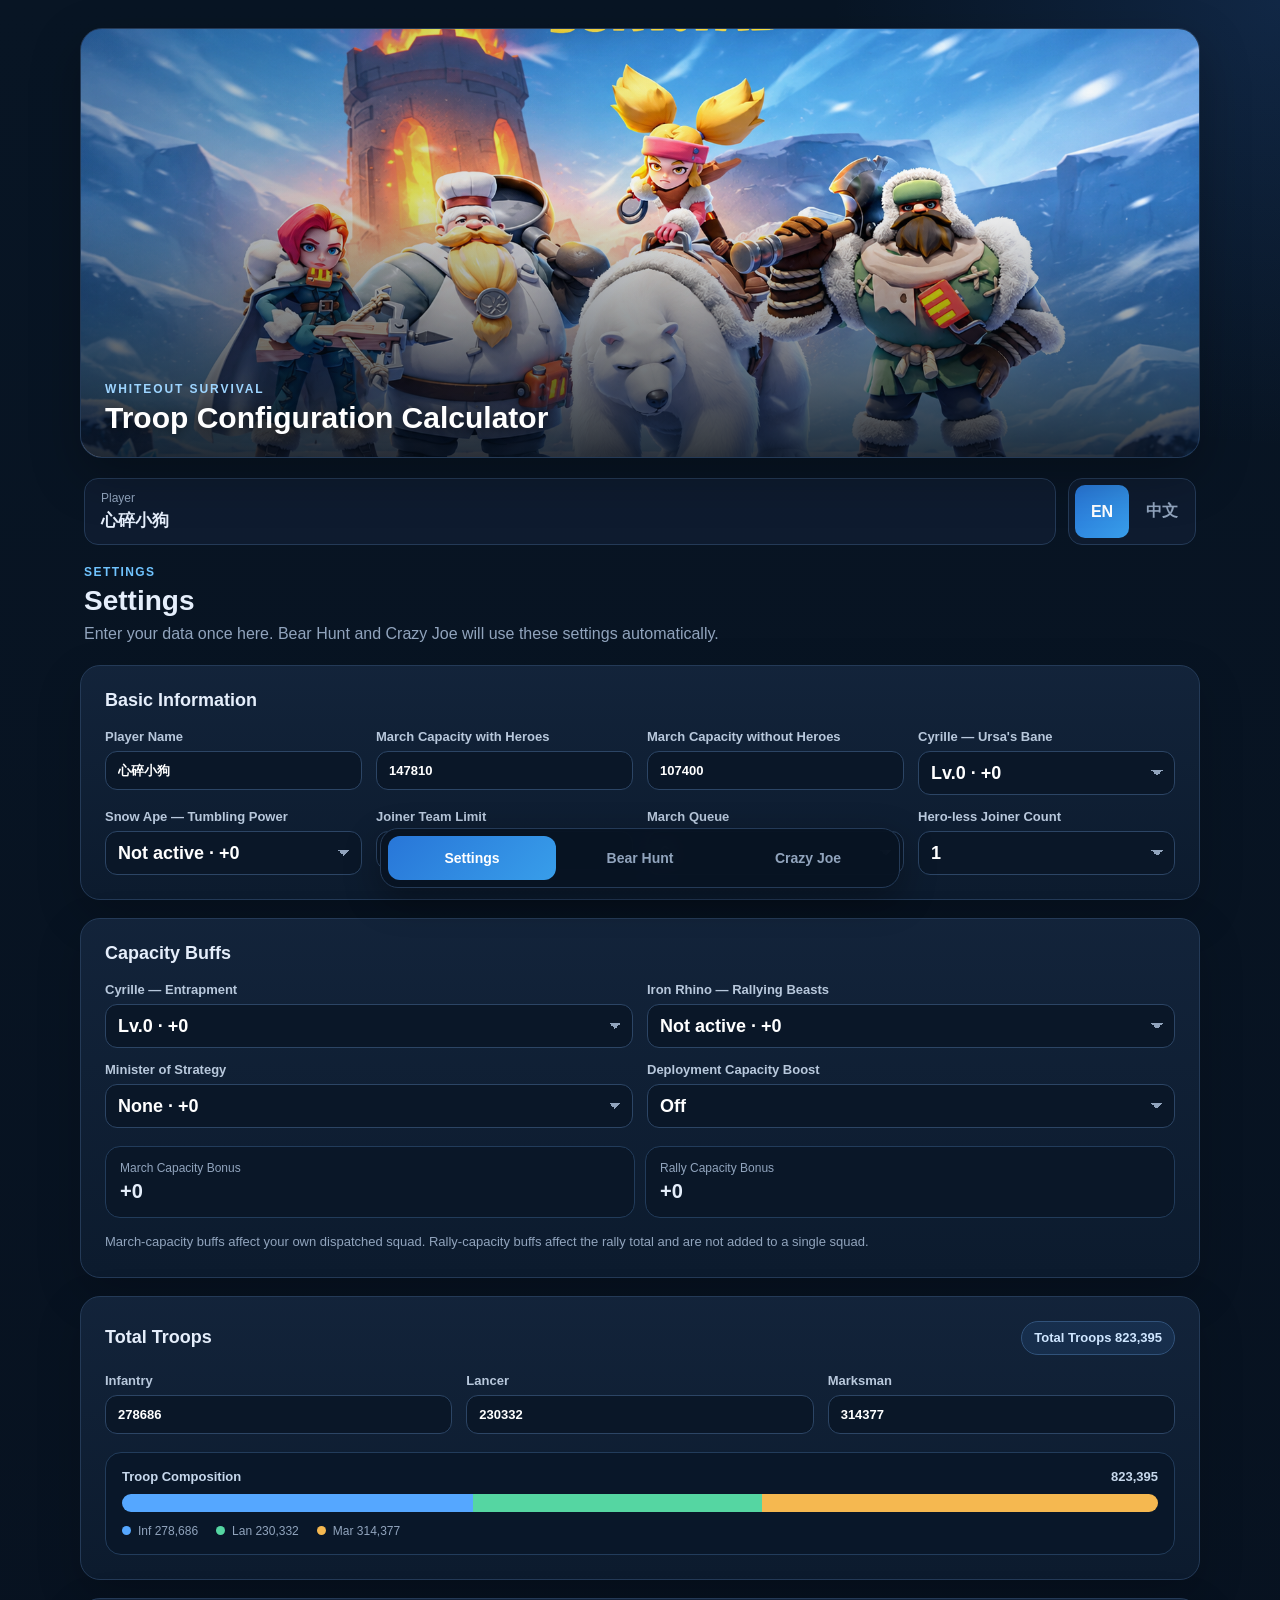
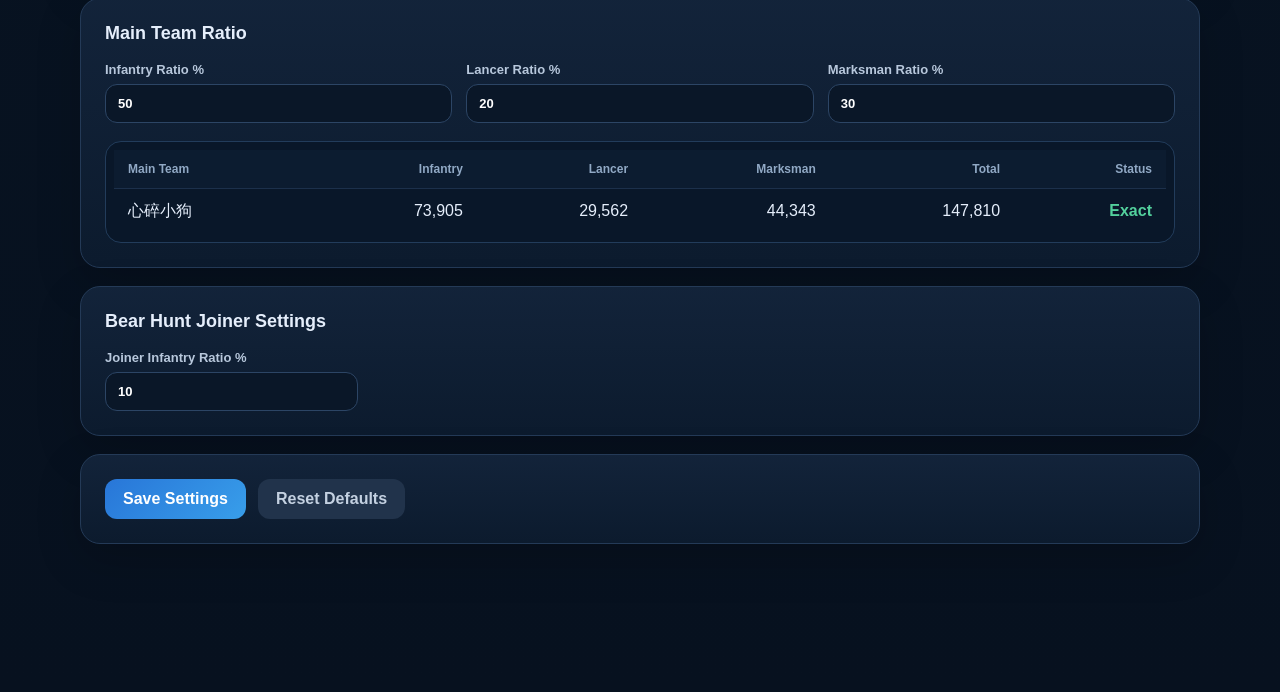
==== commit 84a604c8: "Convert hero-less joiner count to dropdown" ====
--- a/index.html
+++ b/index.html
@@ -37,7 +37,7 @@
     
 
     <section class="page-title">
-      <p class="kicker">Settings</p>
+      <p class="kicker" id="settingsKicker">Settings</p>
       <h2 id="settingsTitle">Settings</h2>
       <p id="settingsDesc">Enter your data once here. Bear Hunt and Crazy Joe will use these settings automatically.</p>
     </section>
@@ -65,7 +65,7 @@
         </label>
         <label><span id="labelPet">Snow Ape — Tumbling Power</span>
           <select id="petBonus">
-            <option value="0">Not active · +0</option>
+            <option value="0" data-en="Not active · +0" data-zh="未啟用 · +0">Not active · +0</option>
             <option value="1500">Lv.10 · +1,500</option>
             <option value="3000">Lv.20 · +3,000</option>
             <option value="4500">Lv.30 · +4,500</option>
@@ -89,7 +89,17 @@
             <option value="6" selected>6</option>
           </select>
         </label>
-        <label><span id="labelHeroLess">Hero-less Joiner Count</span><input id="heroLessJoinerCount" type="number" value="1" min="0" max="6"></label>
+        <label><span id="labelHeroLess">Hero-less Joiner Count</span>
+          <select id="heroLessJoinerCount">
+            <option value="0">0</option>
+            <option value="1" selected>1</option>
+            <option value="2">2</option>
+            <option value="3">3</option>
+            <option value="4">4</option>
+            <option value="5">5</option>
+            <option value="6">6</option>
+          </select>
+        </label>
       </div>
     </section>
 
@@ -113,7 +123,7 @@
         </label>
         <label><span id="labelPetRally">Iron Rhino — Rallying Beasts</span>
           <select id="petRallyBonus">
-            <option value="0">Not active · +0</option>
+            <option value="0" data-en="Not active · +0" data-zh="未啟用 · +0">Not active · +0</option>
             <option value="60000">Lv.10 · +60,000</option>
             <option value="70000">Lv.20 · +70,000</option>
             <option value="80000">Lv.30 · +80,000</option>
@@ -223,6 +233,7 @@
       en: {
         playerLabel: "Player",
         bannerTitle: "Troop Configuration Calculator",
+        settingsKicker: "Settings",
         settingsTitle: "Settings",
         settingsDesc: "Enter your data once here. Bear Hunt and Crazy Joe will use these settings automatically.",
         basicTitle: "Basic Information",
@@ -268,6 +279,7 @@
       zh: {
         playerLabel: "玩家",
         bannerTitle: "活動兵力配置計算器",
+        settingsKicker: "設定",
         settingsTitle: "設定",
         settingsDesc: "所有資料只需在這裡輸入一次，獵熊行動與瘋狂的喬伊頁面會直接讀取。",
         basicTitle: "基本資料",
@@ -317,7 +329,7 @@
       localStorage.setItem("troopRatioLanguage", lang);
       const t = I18N[lang];
       const textIds = [
-        "playerLabel","bannerTitle","settingsTitle","settingsDesc","basicTitle",
+        "playerLabel","bannerTitle","settingsKicker","settingsTitle","settingsDesc","basicTitle",
         "labelPlayerName","labelWithHeroes","labelWithoutHeroes","labelCyrille","labelPet",
         "capacityBuffTitle","labelCyrilleRally","labelPetRally","labelMinister","labelDeploymentBoost",
         "labelMarchQueue","marchBonusLabel","rallyBonusLabel","capacityBuffHint",
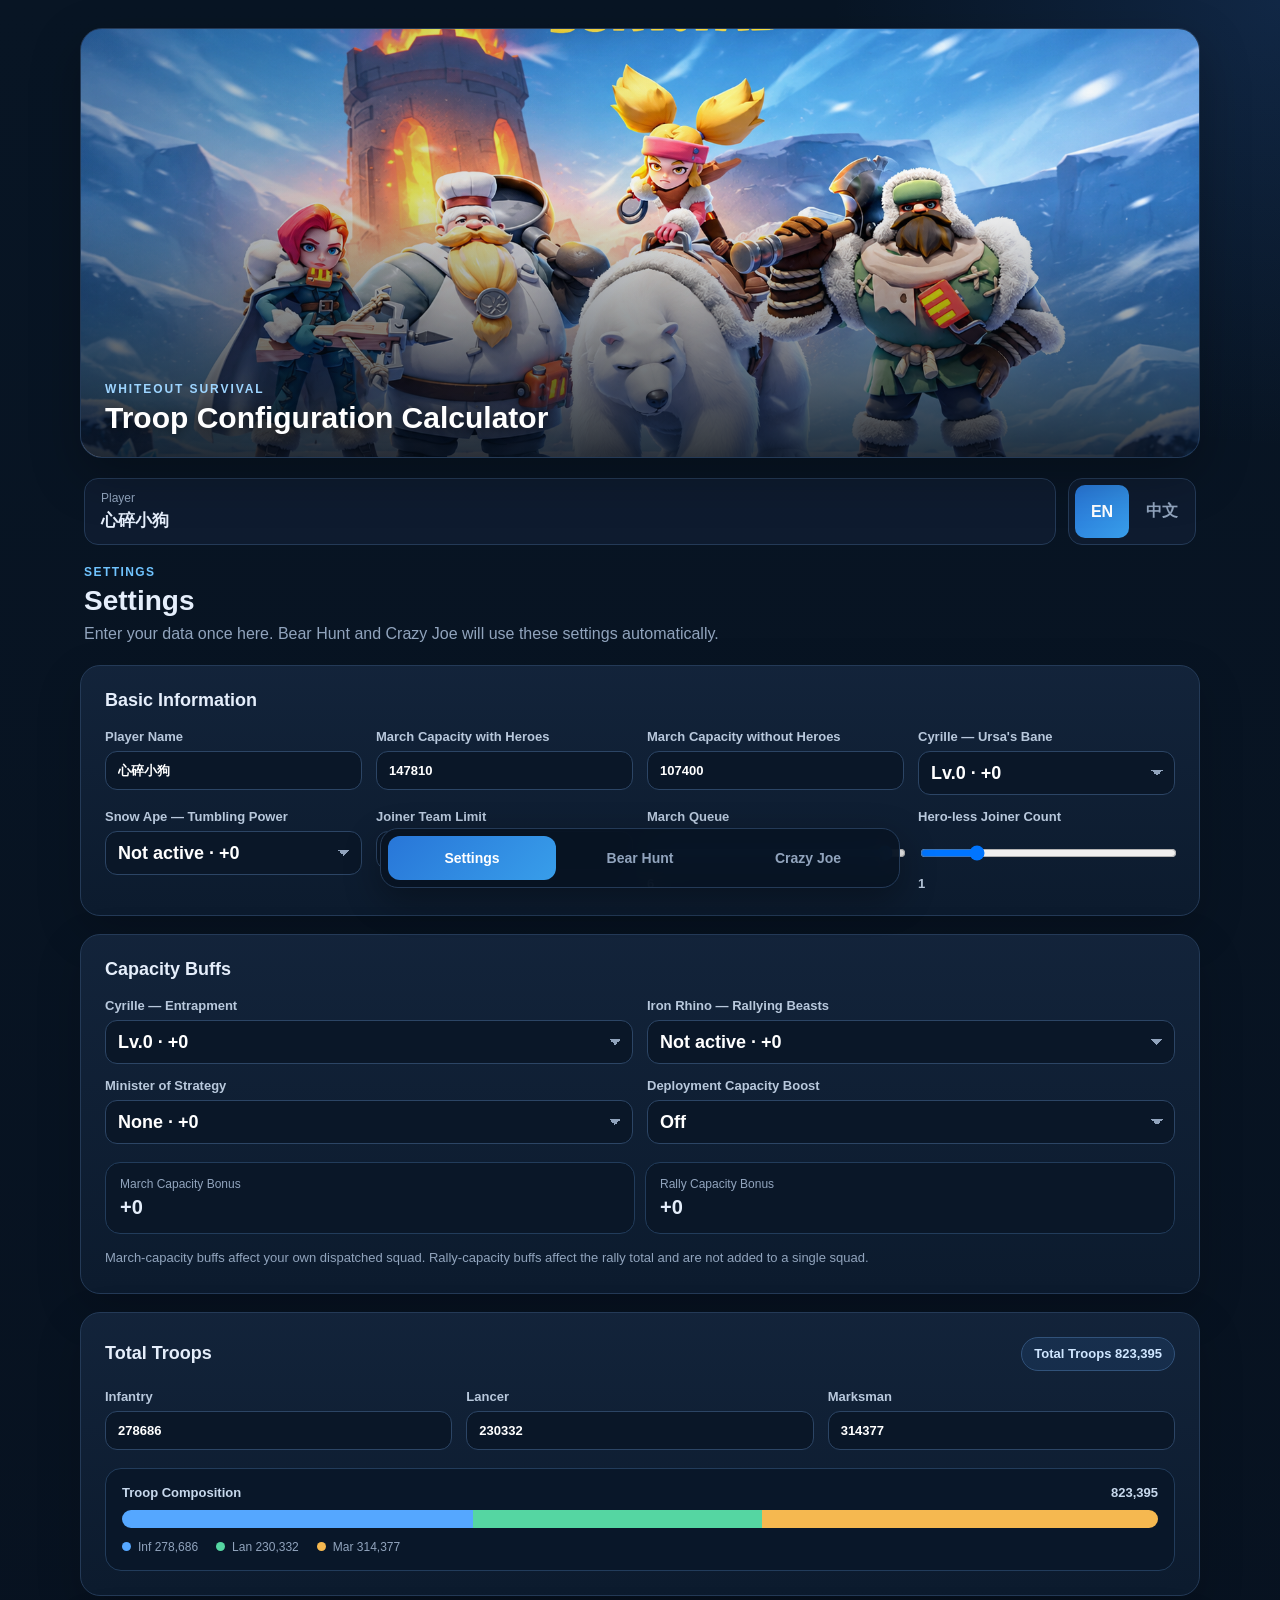
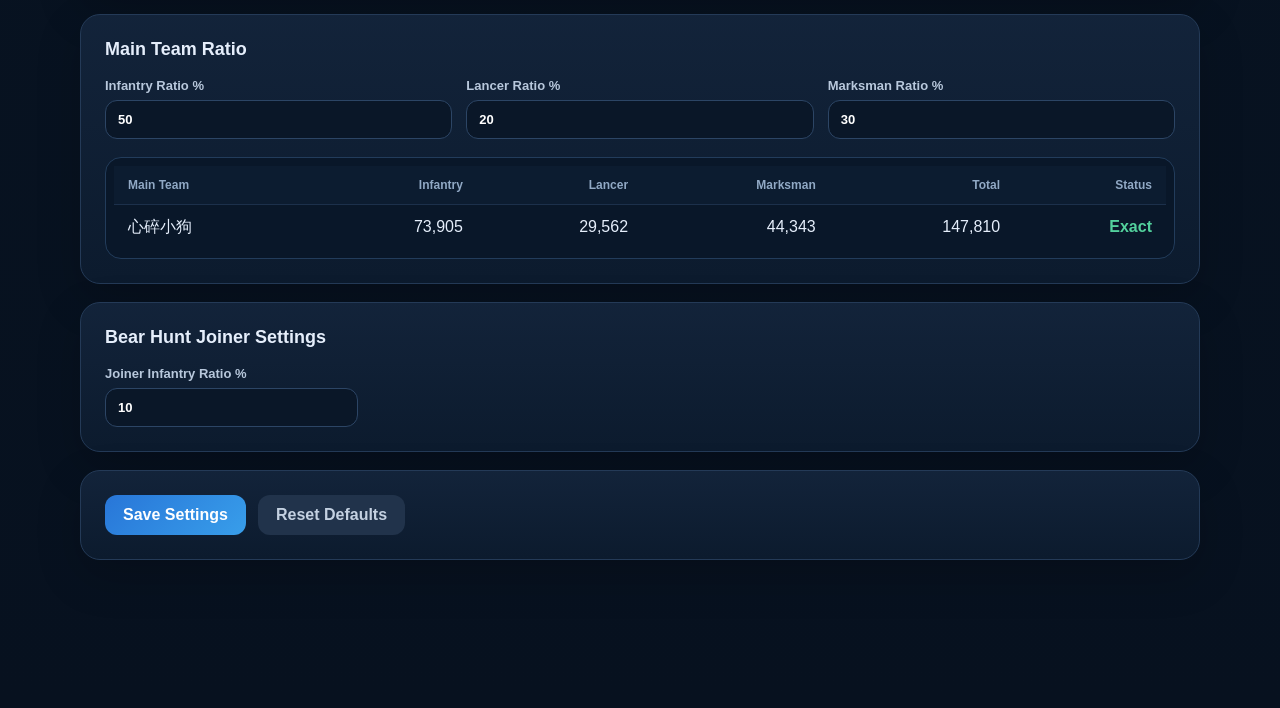
==== commit 1a65ad5a: "Convert march counts to 0-6 sliders" ====
--- a/index.html
+++ b/index.html
@@ -80,25 +80,16 @@
         </label>
         <label><span id="labelJoinerLimit">Joiner Team Limit</span><input id="joinerLimit" type="number" value="97000" min="0"></label>
         <label><span id="labelMarchQueue">March Queue</span>
-          <select id="marchQueueCount">
-            <option value="1">1</option>
-            <option value="2">2</option>
-            <option value="3">3</option>
-            <option value="4">4</option>
-            <option value="5">5</option>
-            <option value="6" selected>6</option>
-          </select>
+          <div class="range-row">
+            <input id="marchQueueCount" type="range" min="0" max="6" step="1" value="6">
+            <strong id="marchQueueValue" class="range-value">6</strong>
+          </div>
         </label>
         <label><span id="labelHeroLess">Hero-less Joiner Count</span>
-          <select id="heroLessJoinerCount">
-            <option value="0">0</option>
-            <option value="1" selected>1</option>
-            <option value="2">2</option>
-            <option value="3">3</option>
-            <option value="4">4</option>
-            <option value="5">5</option>
-            <option value="6">6</option>
-          </select>
+          <div class="range-row">
+            <input id="heroLessJoinerCount" type="range" min="0" max="6" step="1" value="1">
+            <strong id="heroLessJoinerValue" class="range-value">1</strong>
+          </div>
         </label>
       </div>
     </section>
@@ -439,6 +430,8 @@
       const total = inf + lan + mar;
 
       document.getElementById("playerDisplay").textContent = value("playerName") || I18N[language].unnamed;
+      document.getElementById("marchQueueValue").textContent = value("marchQueueCount");
+      document.getElementById("heroLessJoinerValue").textContent = value("heroLessJoinerCount");
       document.getElementById("totalTroops").textContent = I18N[language].totalTroops + " " + fmt(total);
       const fixedMarchBonus = value("cyrilleBonus") + value("petBonus") + value("ministerBonus");
       const preBoostCap = value("withHeroesCap") + fixedMarchBonus;
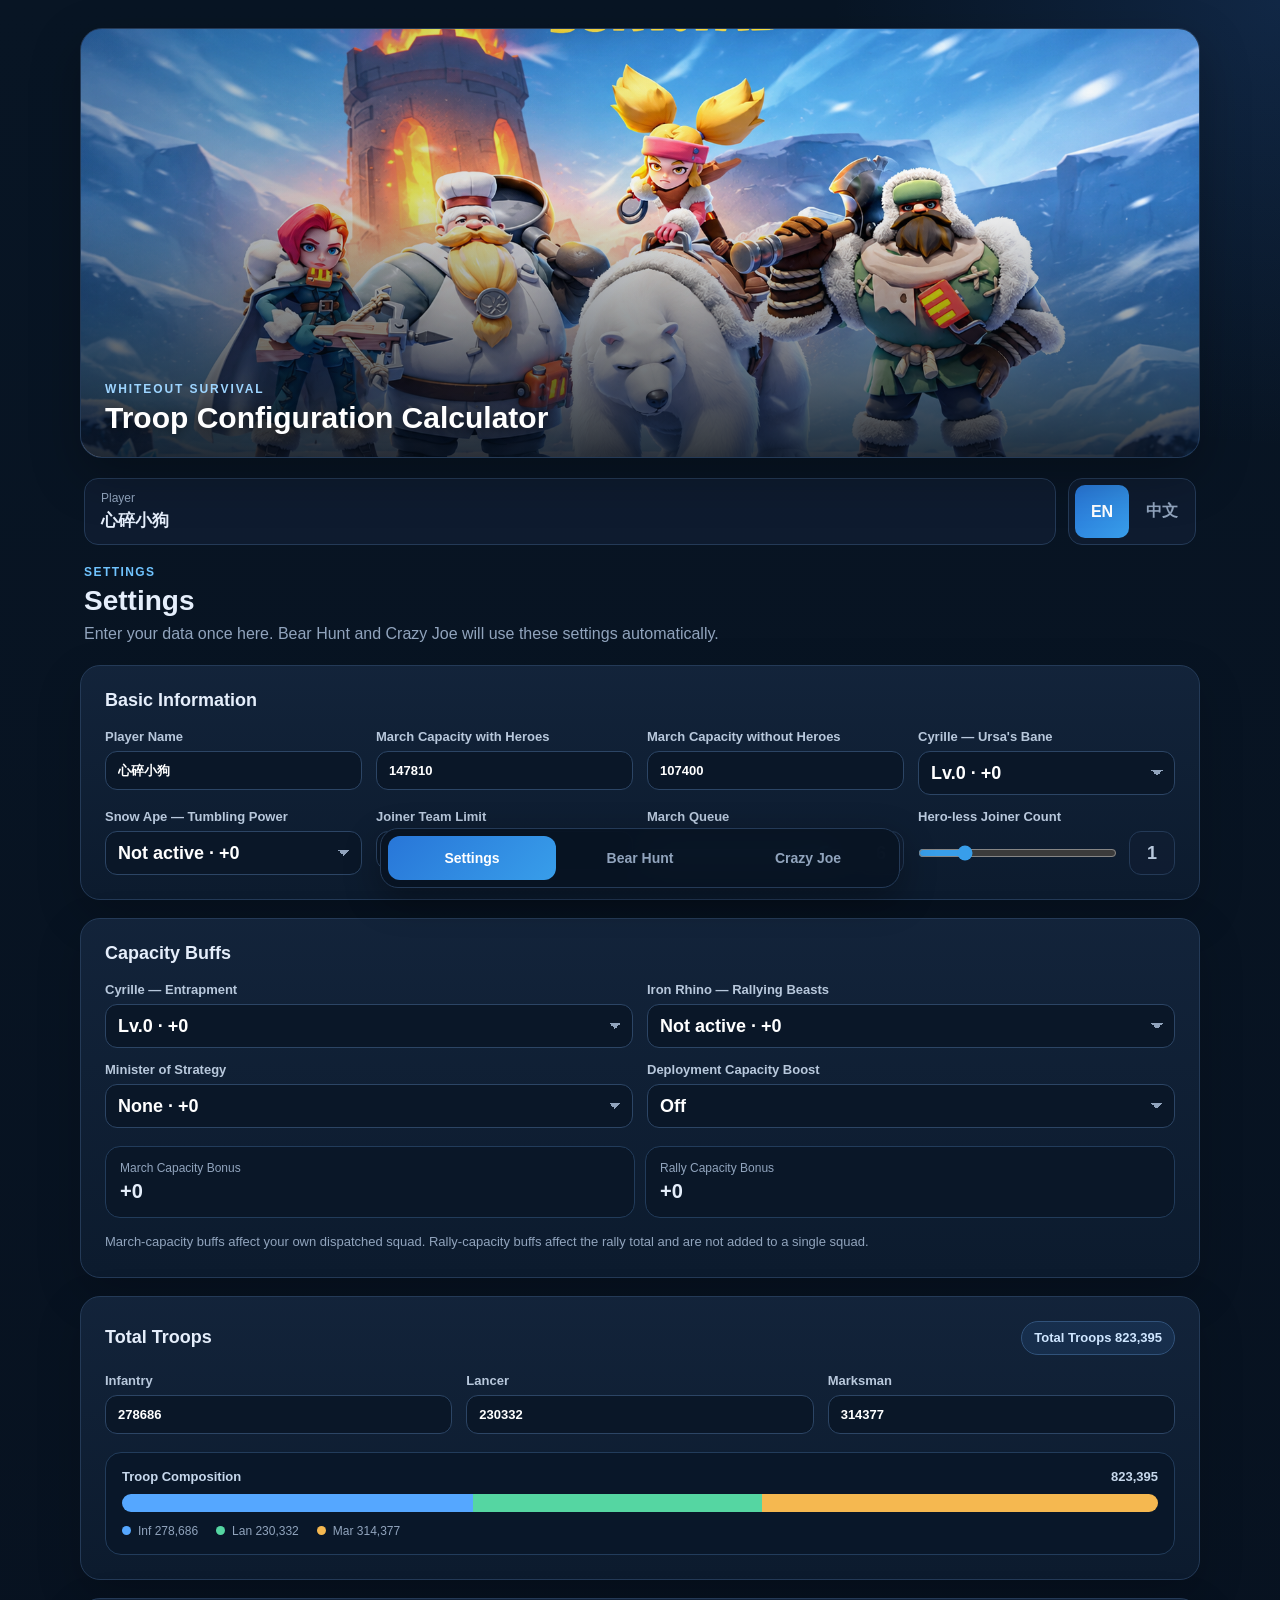
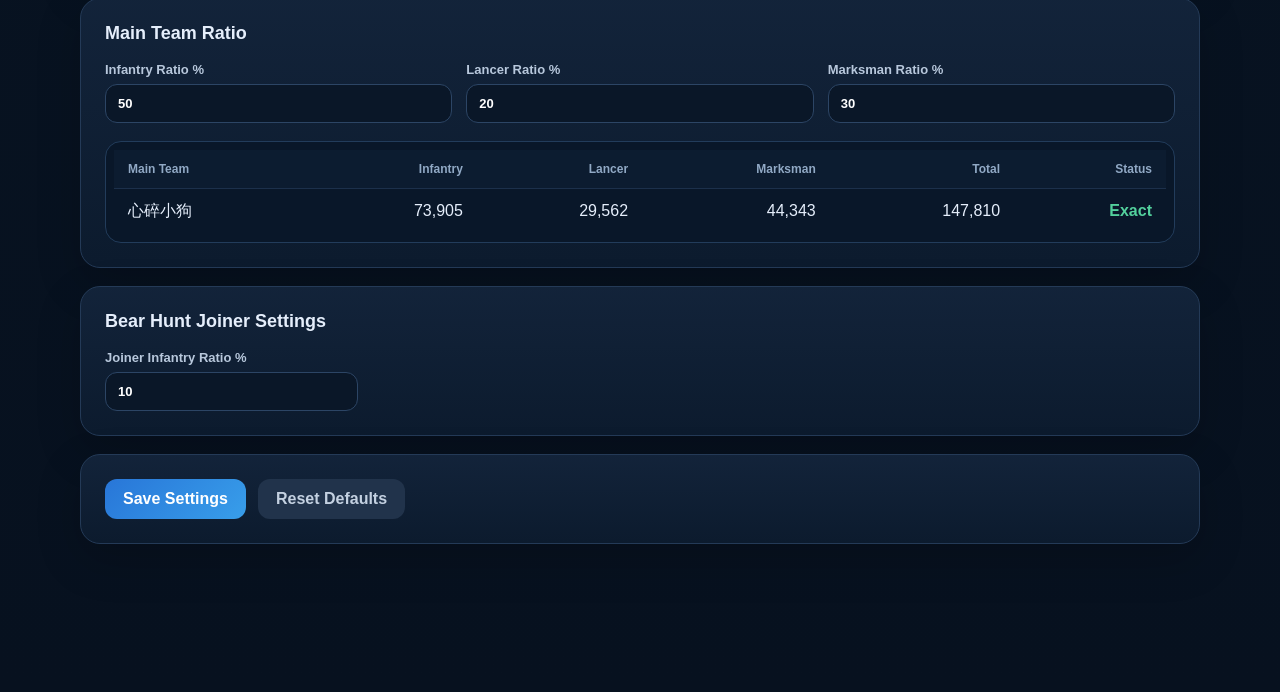
==== commit efbcad77: "Refresh slider styles and zero-queue logic" ====
--- a/index.html
+++ b/index.html
@@ -8,7 +8,7 @@
   <meta http-equiv="Expires" content="0">
   <meta name="theme-color" content="#07111f">
   <title>Troop Ratio | Settings</title>
-  <link rel="stylesheet" href="style.css?v=20261118-lang3">
+  <link rel="stylesheet" href="style.css?v=20261118-slider1">
 </head>
 <body data-page="settings">
   <main class="app"><section class="page-banner home-banner" aria-label="Whiteout Survival">
--- a/style.css
+++ b/style.css
@@ -1123,3 +1123,30 @@
     grid-template-columns: 1fr;
   }
 }
+
+
+.range-row {
+  display: grid;
+  grid-template-columns: minmax(0, 1fr) 46px;
+  align-items: center;
+  gap: 12px;
+  min-height: 44px;
+}
+
+.range-row input[type="range"] {
+  width: 100%;
+  min-height: 44px;
+  margin: 0;
+  accent-color: #389eea;
+}
+
+.range-value {
+  display: grid;
+  place-items: center;
+  min-height: 44px;
+  border: 1px solid var(--line);
+  border-radius: 12px;
+  background: rgba(15, 29, 49, .88);
+  font-size: 18px;
+  font-variant-numeric: tabular-nums;
+}
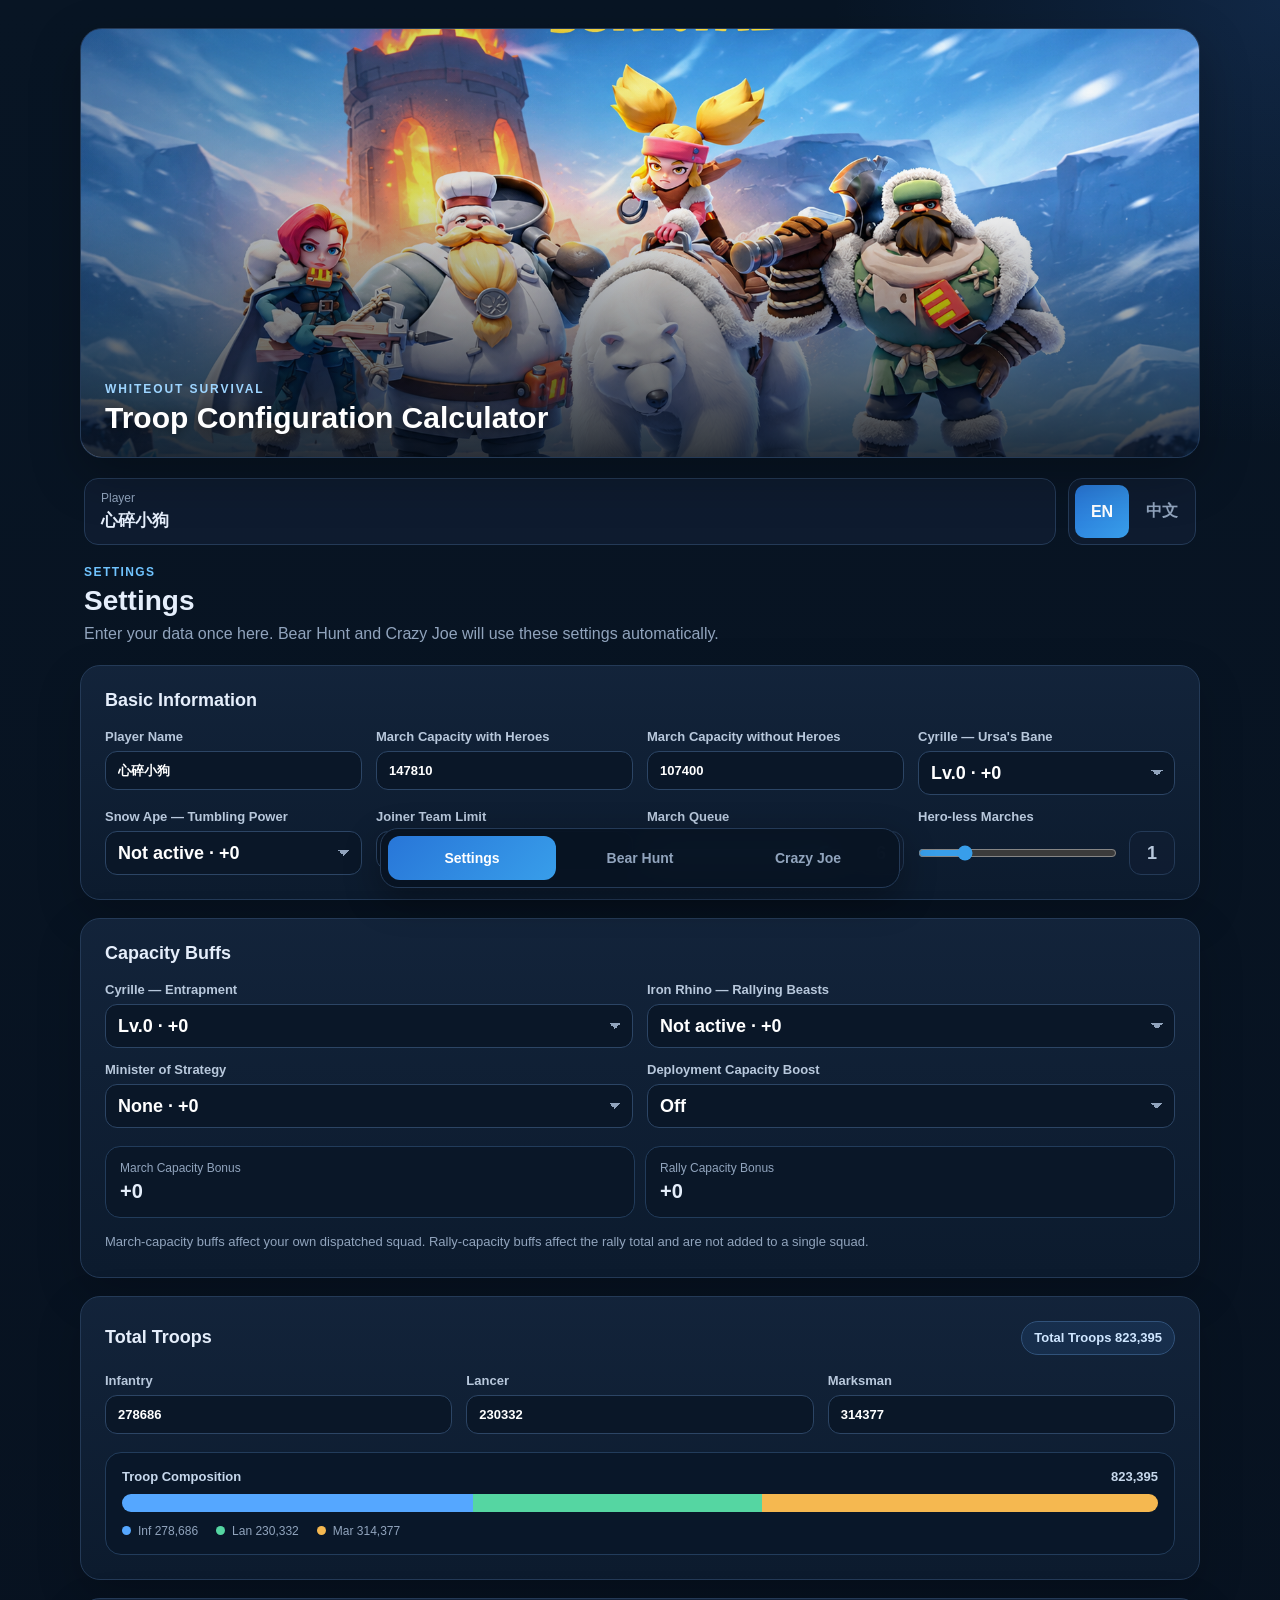
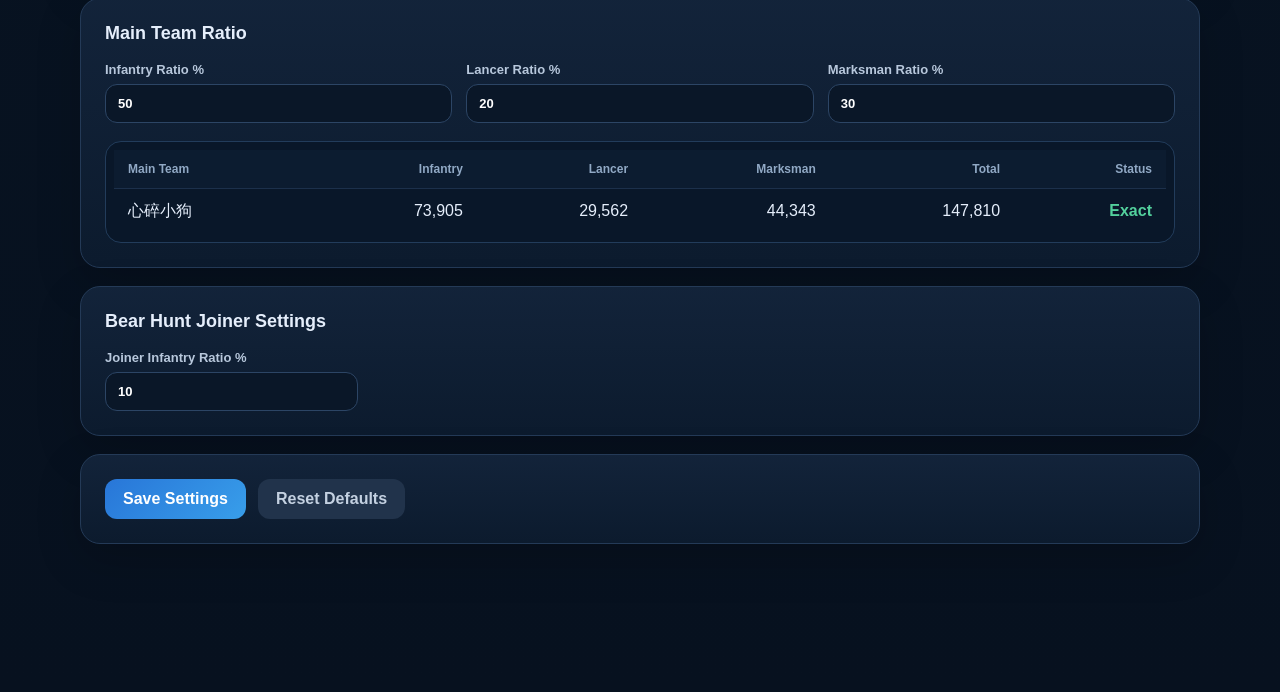
==== commit 82efdc28: "Fix settings language title and hero-less label" ====
--- a/index.html
+++ b/index.html
@@ -244,7 +244,7 @@
         capacityBuffHint: "March-capacity buffs affect your own dispatched squad. Rally-capacity buffs affect the rally total and are not added to a single squad.",
         labelJoinerLimit: "Joiner Team Limit",
         labelJoinerCount: "Joiner Count",
-        labelHeroLess: "Hero-less Joiner Count",
+        labelHeroLess: "Hero-less Marches",
         totalTitle: "Total Troops",
         labelInfantry: "Infantry",
         labelLancer: "Lancer",
@@ -290,7 +290,7 @@
         capacityBuffHint: "出征容量加成會影響自己的單隊容量；集結容量加成只影響整體集結上限，不會加到單隊容量。",
         labelJoinerLimit: "Joiner 單隊上限",
         labelJoinerCount: "Joiner 數量",
-        labelHeroLess: "無英雄 Joiner 數量",
+        labelHeroLess: "無英雄隊數",
         totalTitle: "總兵力",
         labelInfantry: "盾兵 Infantry",
         labelLancer: "矛兵 Lancer",
@@ -339,6 +339,7 @@
       document.querySelectorAll("option[data-en][data-zh]").forEach(option => {
         option.textContent = option.dataset[lang];
       });
+      document.title = lang === "en" ? "Troop Ratio | Settings" : "Troop Ratio｜設定";
       document.documentElement.lang = lang === "en" ? "en" : "zh-Hant";
       render();
     }
